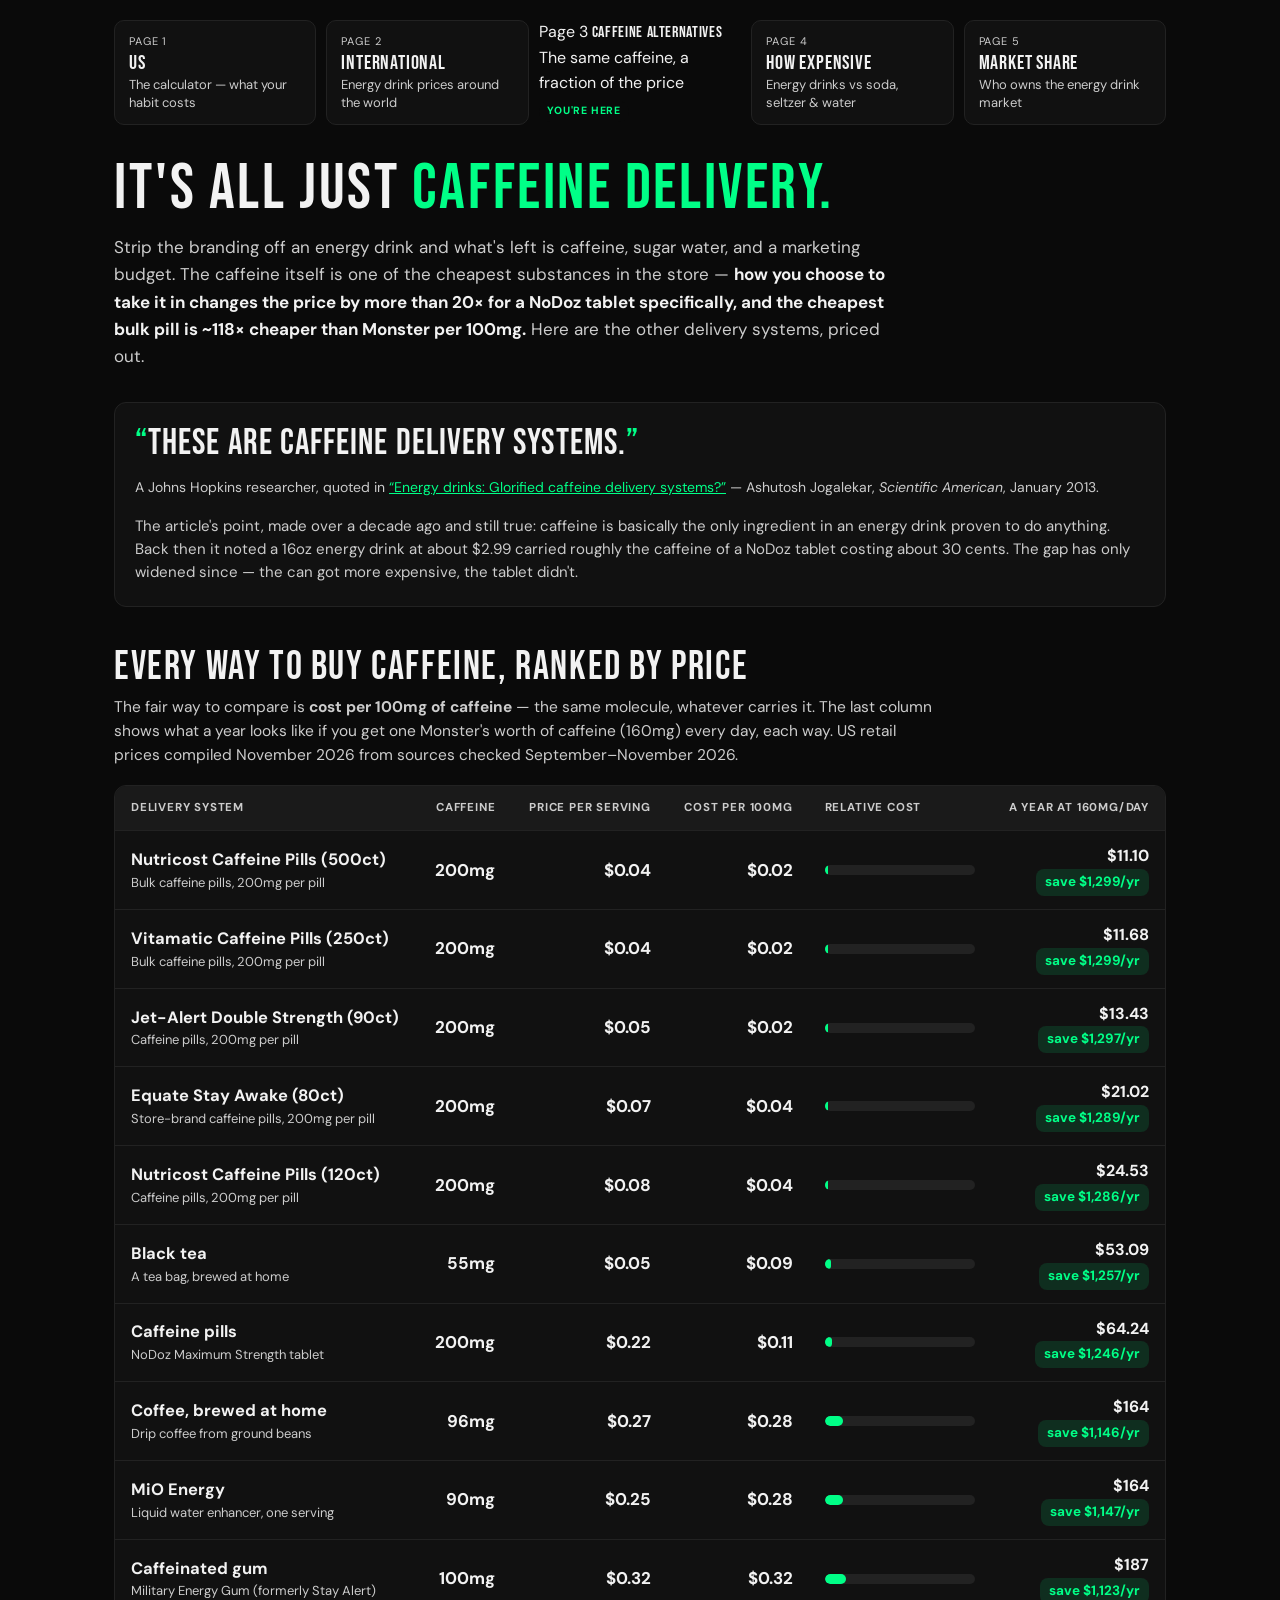
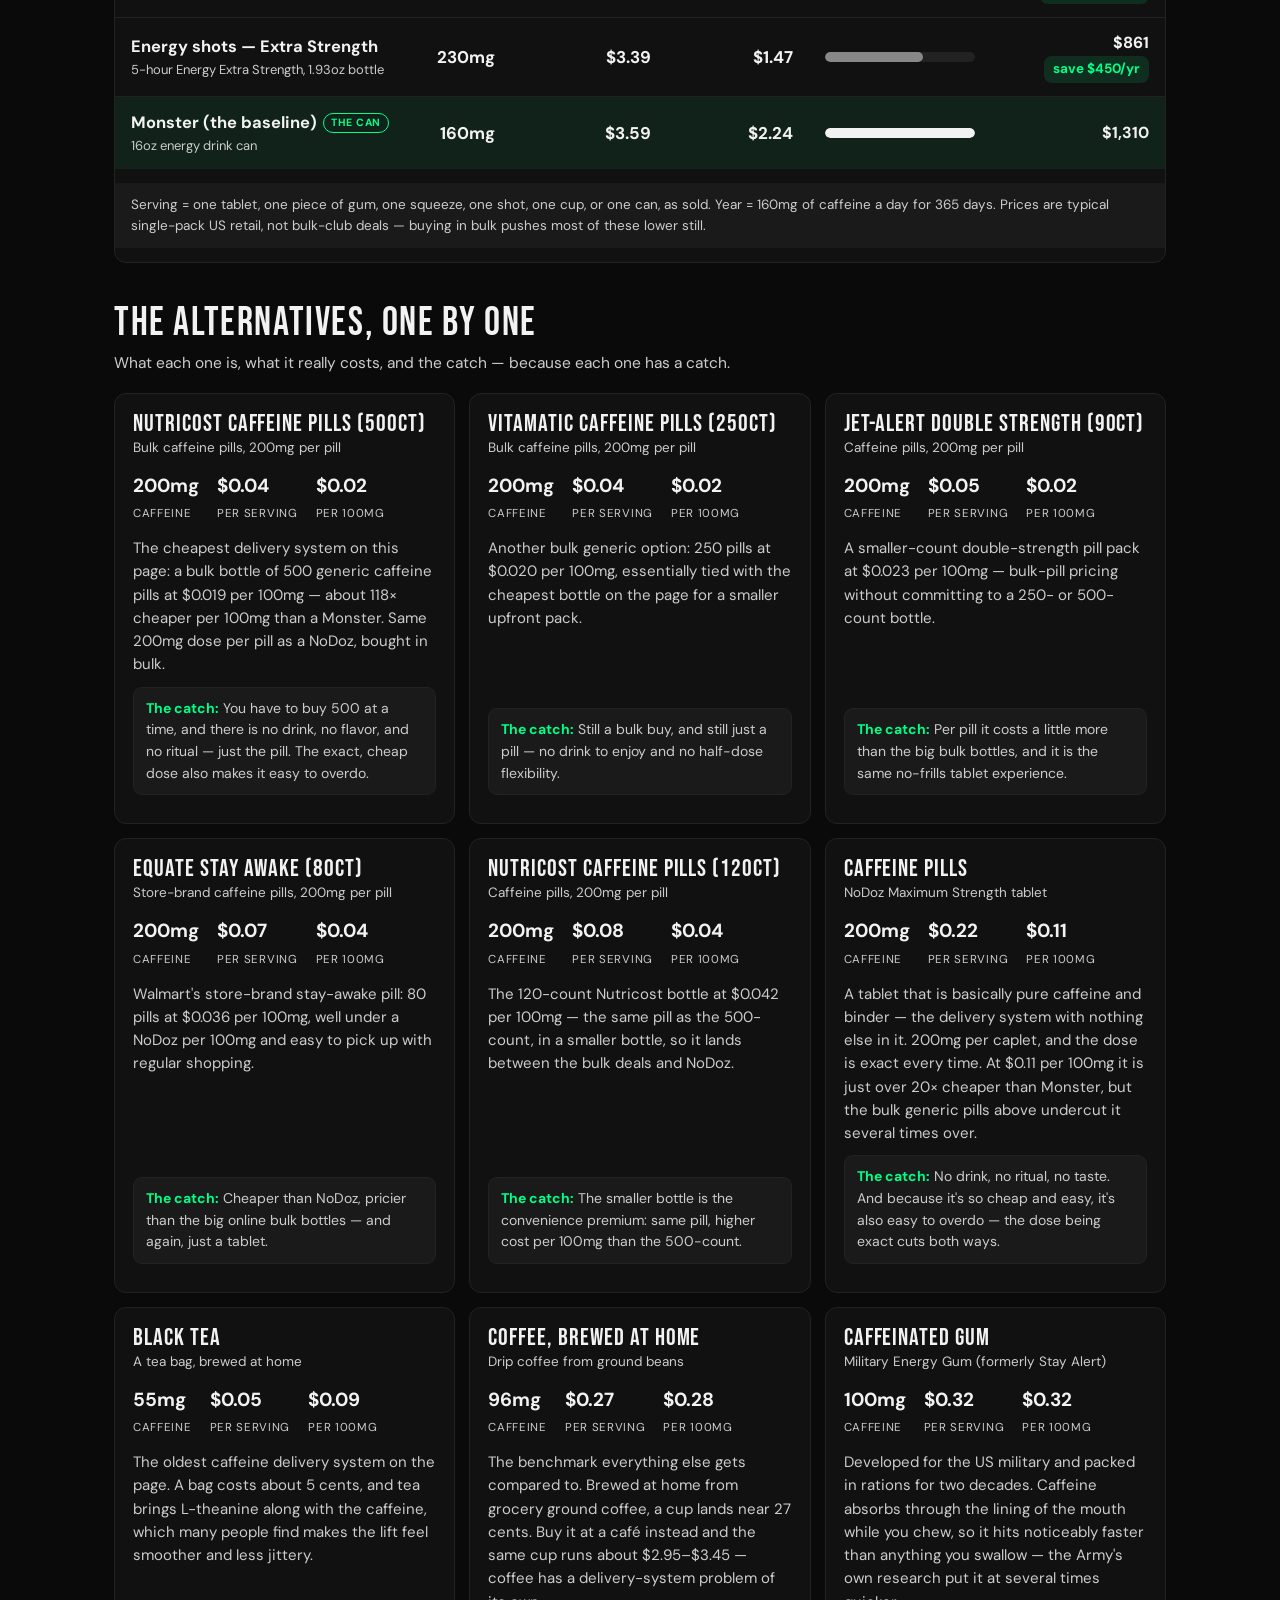
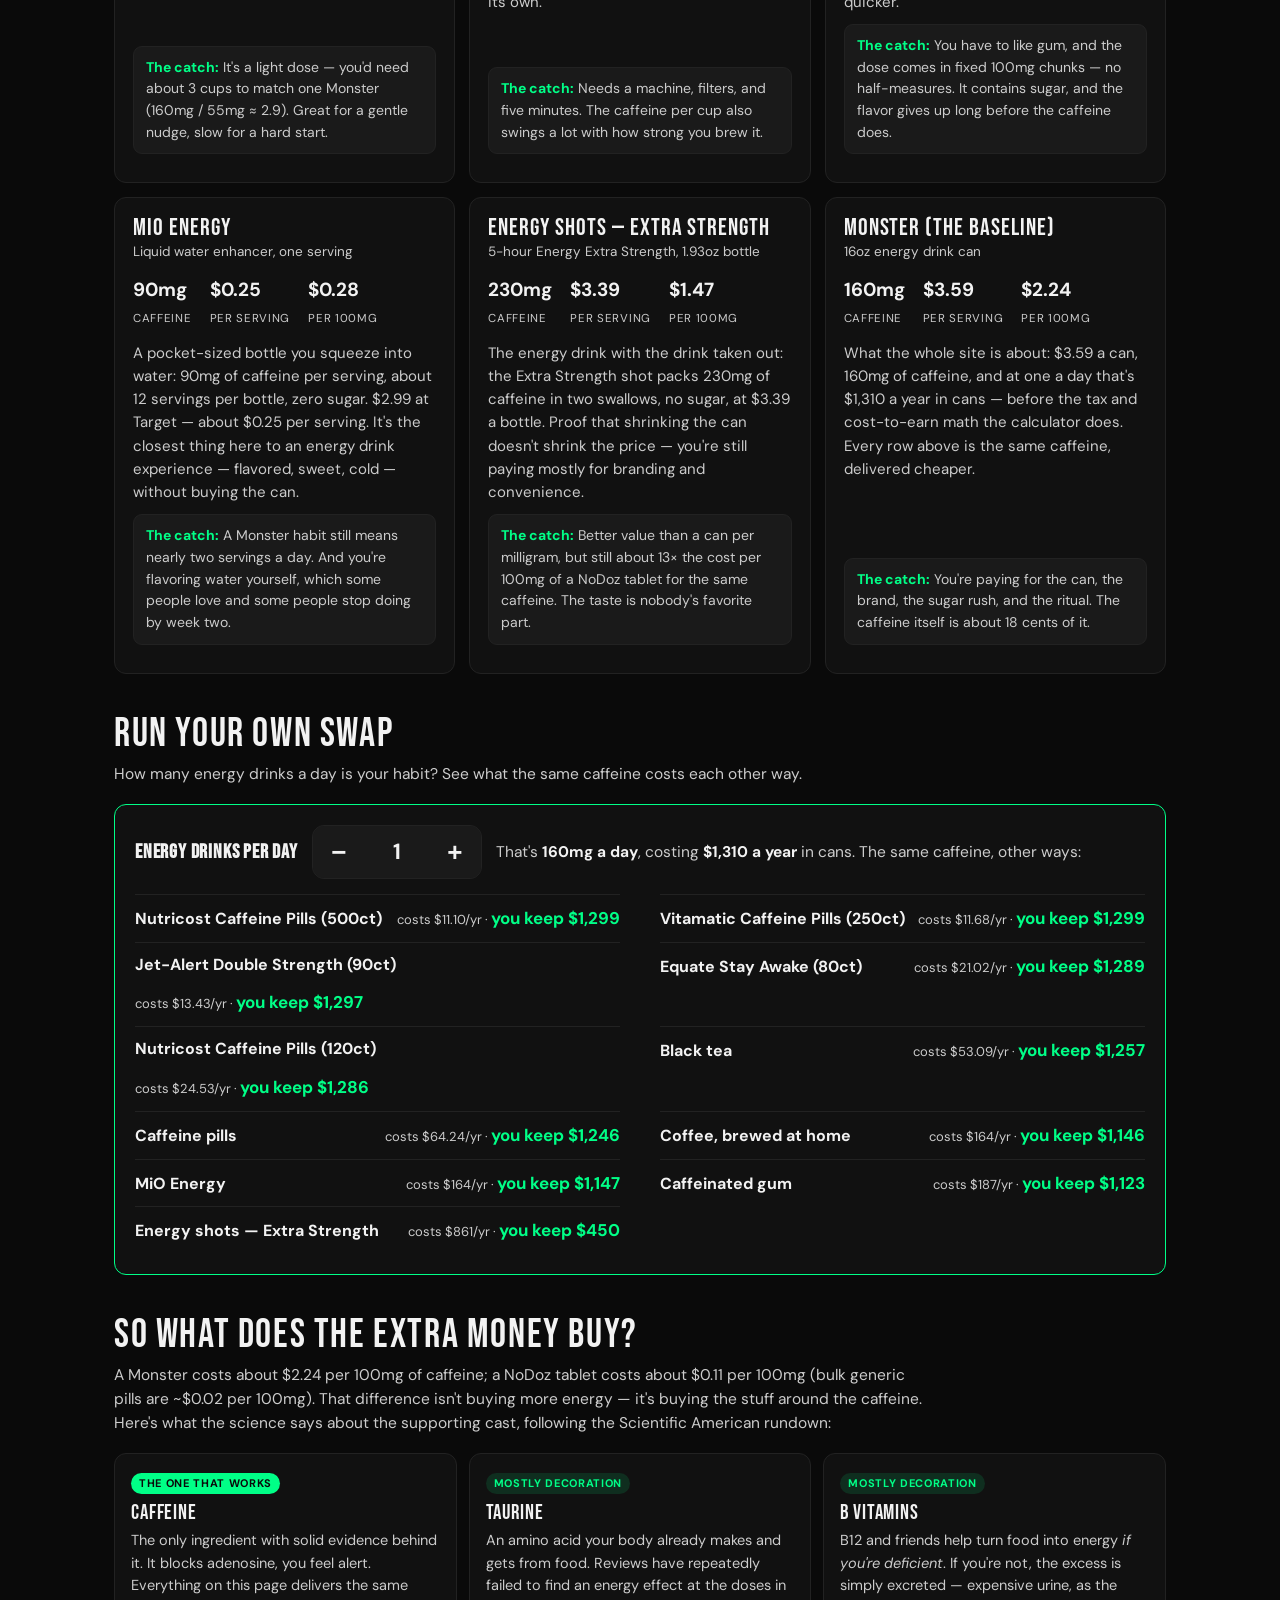
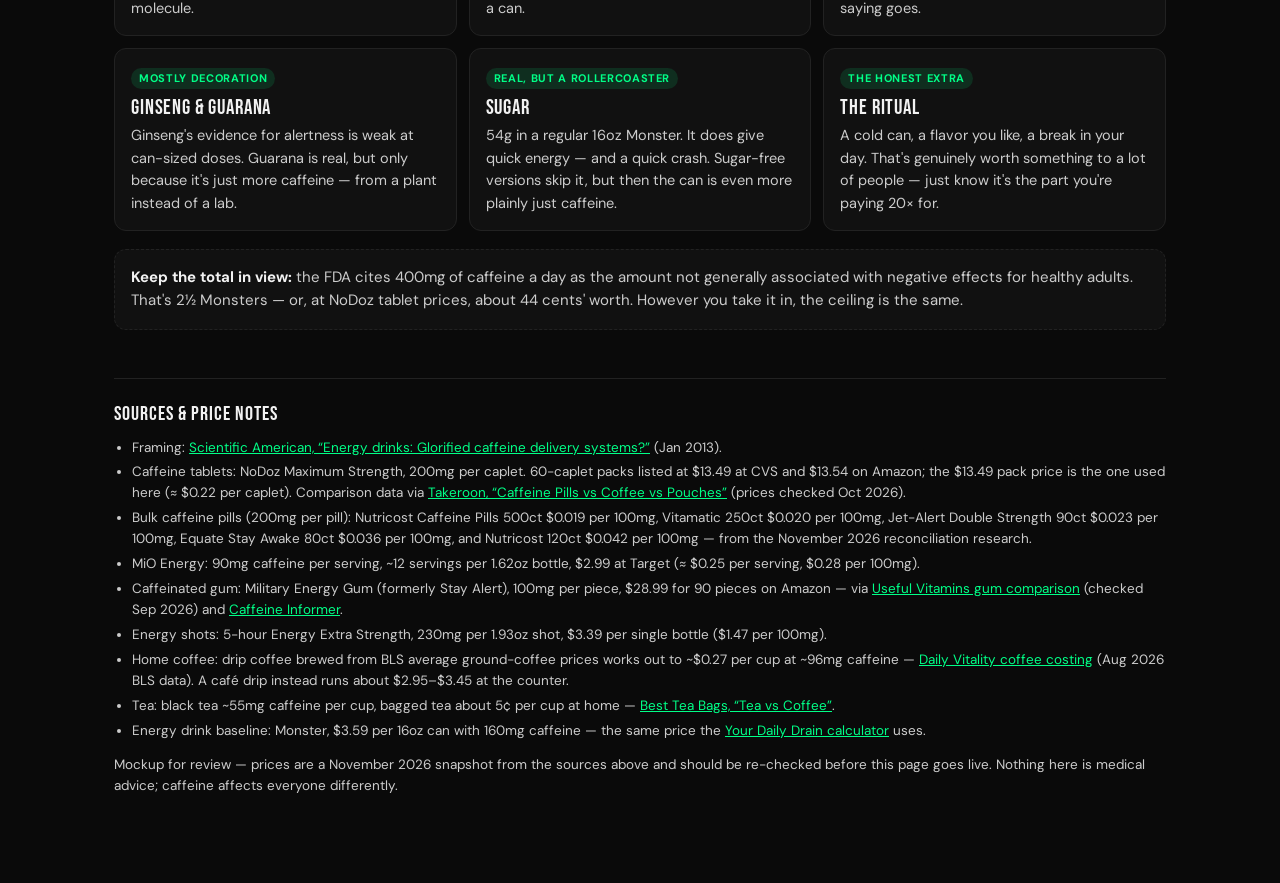
==== caffeine-alternatives.html @ 3b2b4afe "Add International, Caffeine Alternatives, How Expensive, Market Share pages with reconciled prices; " ====
<!doctype html>
<html lang="en">
  <head>
    <meta charset="utf-8" />
    <meta name="viewport" content="width=device-width, initial-scale=1, viewport-fit=cover" />
    <meta name="color-scheme" content="dark" />
    <link rel="icon" href="data:," />
    <title>Caffeine Alternatives — Your Daily Drain</title>
    <link rel="preconnect" href="https://fonts.googleapis.com" />
    <link rel="preconnect" href="https://fonts.gstatic.com" crossorigin />
    <link href="https://fonts.googleapis.com/css2?family=Bebas+Neue&family=DM+Sans:ital,opsz,wght@0,9..40,400;0,9..40,500;0,9..40,700;0,9..40,900;1,9..40,400&display=swap" rel="stylesheet" />
    <style>
      :root {
        color-scheme: dark;
        --bg: #0A0A0A;
        --surface: #111111;
        --surface-2: #1a1a1a;
        --ink: #F2F2F2;
        --ink-soft: #cccccc;
        --line: #222222;
        --accent: #00ff87;
        --accent-ink: #00ff87;
        --save: #00ff87;
        --save-bg: rgba(0,255,135,0.12);
        --gold: #00ff87;
        --bar-track: #222222;
        --quote-bg: #111111;
        --quote-ink: #F2F2F2;
        --shadow: none;
      }
      * { box-sizing: border-box; }
      html { scroll-behavior: smooth; }
      body {
        margin: 0;
        background: var(--bg);
        color: var(--ink);
        font-family: "DM Sans", system-ui, sans-serif;
        font-size: 16px;
        line-height: 1.55;
        -webkit-font-smoothing: antialiased;
      }
      h1, h2, h3, .nav-name {
        font-family: "Bebas Neue", "DM Sans", sans-serif;
        letter-spacing: 0.04em;
        font-weight: 400;
      }
      .wrap { max-width: 1100px; margin: 0 auto; padding: 0 24px 72px; width: 100%; }
      .mono { font-family: "DM Sans", system-ui, sans-serif; }

      /* ---------- Top nav: the five pages ---------- */
      .pagenav {
        display: grid;
        grid-template-columns: repeat(5, 1fr);
        gap: 10px;
        padding: 20px 0 6px;
      }
      .pagenav a {
        display: block;
        text-decoration: none;
        color: var(--ink);
        background: #111111;
        border: 1px solid #222222;
        border-radius: 10px;
        padding: 12px 14px;
        box-shadow: none;
      }
      .pagenav a:hover { border-color: var(--accent); }
      .pagenav a .nav-kicker {
        display: block;
        font-family: "DM Sans", sans-serif;
        font-size: 11px;
        letter-spacing: 0.08em;
        text-transform: uppercase;
        color: var(--ink-soft);
      }
      .pagenav a .nav-name { display: block; font-weight: 400; font-size: 20px; line-height: 1.1; margin-top: 2px; }
      .pagenav a .nav-sub { display: block; font-size: 13px; color: var(--ink-soft); margin-top: 2px; line-height: 1.4; }
      .pagenav a.active {
        border-color: #F2F2F2;
        background: #F2F2F2;
        color: #0A0A0A;
        position: relative;
      }
      .pagenav a.active .nav-kicker,
      .pagenav a.active .nav-sub { color: #333333; }
      .pagenav a.active .nav-name { color: #0A0A0A; }
      .here-badge {
        display: inline-block;
        margin-top: 6px;
        font-family: "DM Sans", sans-serif;
        font-size: 10.5px;
        font-weight: 700;
        letter-spacing: 0.06em;
        text-transform: uppercase;
        color: #00ff87;
        background: #0A0A0A;
        border-radius: 999px;
        padding: 2px 8px;
      }

      /* ---------- Hero ---------- */
      .hero { padding: 28px 0 8px; }
      .hero h1 {
        font-size: clamp(44px, 11vw, 64px);
        line-height: 0.95;
        margin: 0 0 14px;
      }
      .hero h1 .hl { color: var(--accent); }
      .hero p.lede { font-size: 17px; color: var(--ink-soft); margin: 0; line-height: 1.6; max-width: 780px; }
      .hero p.lede strong { color: var(--ink); }

      .quote {
        margin: 24px 0 8px;
        background: var(--quote-bg);
        color: var(--quote-ink);
        border: 1px solid var(--line);
        border-radius: 12px;
        padding: 22px 20px;
      }
      .quote blockquote {
        margin: 0;
        font-family: "Bebas Neue", "DM Sans", sans-serif;
        font-size: clamp(28px, 7vw, 36px);
        line-height: 1.05;
        letter-spacing: 0.03em;
        font-weight: 400;
      }
      .quote blockquote::before { content: "\201C"; color: var(--accent); }
      .quote blockquote::after { content: "\201D"; color: var(--accent); }
      .quote figcaption { margin-top: 14px; font-size: 14px; color: var(--ink-soft); }
      .quote figcaption a { color: var(--accent); }
      .quote p.frame { margin: 16px 0 0; font-size: 15px; color: var(--ink-soft); }

      /* ---------- Sections ---------- */
      section { margin-top: 40px; }
      h2 {
        font-size: clamp(32px, 8vw, 40px);
        line-height: 1;
        margin: 0 0 8px;
      }
      .section-sub { color: var(--ink-soft); margin: 0 0 18px; font-size: 15.5px; max-width: 820px; }

      /* ---------- Comparison table ---------- */
      .table-card {
        background: var(--surface);
        border: 1px solid var(--line);
        border-radius: 12px;
        overflow: hidden;
      }
      table { width: 100%; border-collapse: collapse; }
      th, td { padding: 13px 16px; text-align: left; vertical-align: middle; }
      thead th {
        font-family: "DM Sans", sans-serif;
        font-size: 11.5px;
        letter-spacing: 0.07em;
        text-transform: uppercase;
        color: var(--ink-soft);
        border-bottom: 1px solid var(--line);
        background: var(--surface-2);
      }
      tbody tr { border-bottom: 1px solid var(--line); }
      tbody tr:last-child { border-bottom: none; }
      td.num, th.num { text-align: right; font-variant-numeric: tabular-nums; }
      .prod-name { font-weight: 700; font-size: 16.5px; color: var(--ink); }
      .prod-form { display: block; font-size: 13px; color: var(--ink-soft); font-weight: 400; }
      .big-num { font-family: "DM Sans", sans-serif; font-weight: 700; font-size: 17px; color: var(--ink); }
      .baseline-row { background: rgba(0,255,135,0.07); }
      .baseline-tag {
        display: inline-block; font-family: "DM Sans", sans-serif;
        font-size: 10.5px; font-weight: 700; letter-spacing: 0.05em; text-transform: uppercase;
        color: var(--accent); border: 1px solid var(--accent);
        border-radius: 999px; padding: 1px 7px; margin-left: 6px; vertical-align: 2px;
      }
      .bar-cell { min-width: 120px; }
      .bar-track { background: var(--bar-track); border-radius: 999px; height: 10px; overflow: hidden; }
      .bar-fill { height: 100%; border-radius: 999px; background: var(--accent); }
      .bar-fill.hot { background: #F2F2F2; }
      .bar-fill.mid { background: #888888; }
      .save-pill {
        display: inline-block; background: var(--save-bg); color: var(--save);
        font-family: "DM Sans", sans-serif; font-weight: 700; font-size: 13.5px;
        border-radius: 8px; padding: 3px 9px; white-space: nowrap;
      }
      .table-note { font-size: 13.5px; color: var(--ink-soft); padding: 12px 16px; background: var(--surface-2); }
      /* Desktop: the comparison stays a real, wide table */
      .bar-cell { min-width: 180px; }
      /* Narrow screens: table becomes stacked cards */
      @media (max-width: 720px) {
        thead { display: none; }
        table, tbody, tr, td { display: block; width: 100%; }
        tbody tr { padding: 14px 16px; }
        td { padding: 2px 0; border: none; }
        td.num { text-align: left; }
        td::before {
          content: attr(data-label);
          display: inline-block; min-width: 128px;
          font-family: "DM Sans", sans-serif; font-size: 11px;
          letter-spacing: 0.06em; text-transform: uppercase; color: var(--ink-soft);
        }
        .bar-cell { min-width: 0; padding-top: 8px; }
        .bar-cell::before { display: block; margin-bottom: 5px; }
      }

      /* ---------- Product cards ---------- */
      .cards { display: grid; grid-template-columns: repeat(auto-fill, minmax(300px, 1fr)); gap: 14px; }
      .card {
        background: var(--surface);
        border: 1px solid var(--line);
        border-radius: 12px;
        padding: 18px;
        display: flex; flex-direction: column;
      }
      .card h3 { margin: 0 0 2px; font-size: 24px; line-height: 1; }
      .card .form { color: var(--ink-soft); font-size: 13.5px; margin: 0 0 12px; }
      .card .stats { display: flex; gap: 18px; margin-bottom: 12px; flex-wrap: wrap; }
      .card .stat .v { font-family: "DM Sans", sans-serif; font-weight: 700; font-size: 19px; display: block; color: var(--ink); }
      .card .stat .k { font-size: 11.5px; text-transform: uppercase; letter-spacing: 0.06em; color: var(--ink-soft); font-family: "DM Sans", sans-serif; }
      .card p { margin: 0 0 10px; font-size: 15px; color: var(--ink-soft); }
      .card p strong, .card .catch { color: var(--ink); }
      .card .catch { margin-top: auto; font-size: 14px; background: var(--surface-2); border: 1px solid var(--line); border-radius: 9px; padding: 10px 12px; color: var(--ink-soft); }
      .card .catch strong { color: var(--accent); }

      /* ---------- Calculator ---------- */
      .calc {
        background: var(--surface);
        border: 1px solid var(--accent);
        border-radius: 12px;
        padding: 20px;
      }
      .calc-controls { display: flex; align-items: center; gap: 14px; flex-wrap: wrap; margin-bottom: 6px; }
      .stepper { display: flex; align-items: center; gap: 0; border: 1px solid var(--line); border-radius: 12px; overflow: hidden; background: var(--surface-2); }
      .stepper button {
        width: 52px; height: 52px; font-size: 26px; font-weight: 700;
        background: var(--surface-2); border: none; color: var(--ink); cursor: pointer;
      }
      .stepper button:disabled { opacity: 0.35; cursor: default; }
      .stepper .val {
        min-width: 64px; text-align: center;
        font-family: "DM Sans", sans-serif; font-weight: 700; font-size: 22px; color: var(--ink);
      }
      .calc label { font-weight: 700; font-size: 16px; font-family: "Bebas Neue", sans-serif; letter-spacing: 0.04em; font-size: 20px; }
      .calc .now { font-size: 15.5px; color: var(--ink-soft); }
      .calc .now strong { color: var(--ink); font-family: "DM Sans", sans-serif; }
      .swap-list { list-style: none; margin: 14px 0 0; padding: 0; }
      @media (min-width: 900px) {
        .swap-list { display: grid; grid-template-columns: 1fr 1fr; column-gap: 40px; }
        .swap-list li { border-top: 1px solid var(--line); }
      }
      .swap-list li {
        display: flex; justify-content: space-between; align-items: baseline; gap: 12px;
        padding: 10px 0; border-top: 1px solid var(--line); flex-wrap: wrap;
      }
      .swap-list .who { font-weight: 700; color: var(--ink); }
      .swap-list .amt { font-family: "DM Sans", sans-serif; font-weight: 700; color: var(--save); font-size: 17px; white-space: nowrap; }
      .swap-list .per { font-size: 13px; color: var(--ink-soft); font-family: "DM Sans", sans-serif; }

      /* ---------- In the can ---------- */
      .can-grid { display: grid; grid-template-columns: 1fr; gap: 12px; }
      @media (min-width: 600px) { .can-grid { grid-template-columns: 1fr 1fr; } }
      @media (min-width: 900px) { .can-grid { grid-template-columns: 1fr 1fr 1fr; } }
      .can-item { background: var(--surface); border: 1px solid var(--line); border-radius: 12px; padding: 16px; }
      .can-item h3 { margin: 0 0 6px; font-size: 21px; line-height: 1; }
      .can-item p { margin: 0; font-size: 14.5px; color: var(--ink-soft); }
      .verdict {
        display: inline-block; margin-bottom: 8px;
        font-family: "DM Sans", sans-serif; font-size: 11px; font-weight: 700;
        letter-spacing: 0.06em; text-transform: uppercase;
        padding: 2px 8px; border-radius: 999px;
        background: var(--save-bg); color: var(--save);
      }
      .verdict.works { background: var(--accent); color: #0A0A0A; }

      .fda-note {
        margin-top: 18px; border: 1px dashed var(--line); border-radius: 12px;
        padding: 16px; font-size: 15px; color: var(--ink-soft); background: var(--surface);
      }
      .fda-note strong { color: var(--ink); }

      footer { margin-top: 48px; border-top: 1px solid var(--line); padding-top: 20px; font-size: 13.5px; color: var(--ink-soft); }
      footer h3 { font-size: 20px; color: var(--ink); margin: 0 0 8px; letter-spacing: 0.05em; text-transform: uppercase; }
      footer ul { margin: 0 0 14px; padding-left: 18px; }
      footer li { margin-bottom: 4px; }
      a { color: var(--accent); }
      @media (prefers-reduced-motion: reduce) { html { scroll-behavior: auto; } }
      /* Narrow screens: nav tiles fall back to two columns */
      @media (max-width: 760px) {
        .pagenav { grid-template-columns: 1fr 1fr; }
        .pagenav a:last-child { grid-column: span 2; }
      }
    </style>
  </head>
  <body>
    <div class="wrap">

      <!-- Five-page navigation -->
      <nav class="pagenav" aria-label="Your Daily Drain pages">
        <a href="index.html">
          <span class="nav-kicker">Page 1</span>
          <span class="nav-name">US</span>
          <span class="nav-sub">The calculator — what your habit costs</span>
        </a>
        <a href="world-prices.html">
          <span class="nav-kicker">Page 2</span>
          <span class="nav-name">International</span>
          <span class="nav-sub">Energy drink prices around the world</span>
        </a>
        <div class="active" aria-current="page">
          <span class="nav-kicker">Page 3</span>
          <span class="nav-name">Caffeine Alternatives</span>
          <span class="nav-sub">The same caffeine, a fraction of the price</span>
          <span class="here-badge">You're here</span>
        </div>
        <a href="how-expensive.html">
          <span class="nav-kicker">Page 4</span>
          <span class="nav-name">How Expensive</span>
          <span class="nav-sub">Energy drinks vs soda, seltzer &amp; water</span>
        </a>
        <a href="market-share.html">
          <span class="nav-kicker">Page 5</span>
          <span class="nav-name">Market Share</span>
          <span class="nav-sub">Who owns the energy drink market</span>
        </a>
      </nav>

      <header class="hero">
        <h1>It's all just <span class="hl">caffeine delivery.</span></h1>
        <p class="lede">
          Strip the branding off an energy drink and what's left is caffeine, sugar water, and a
          marketing budget. The caffeine itself is one of the cheapest substances in the store —
          <strong>how you choose to take it in changes the price by more than 20× for a NoDoz tablet specifically,
          and the cheapest bulk pill is ~118× cheaper than Monster per 100mg.</strong>
          Here are the other delivery systems, priced out.
        </p>
      </header>

      <figure class="quote">
        <blockquote>These are caffeine delivery systems.</blockquote>
        <figcaption>
          A Johns Hopkins researcher, quoted in
          <a href="https://www.scientificamerican.com/blog/the-curious-wavefunction/energy-drinks-glorified-caffeine-delivery-systems/">“Energy drinks: Glorified caffeine delivery systems?”</a>
          — Ashutosh Jogalekar, <em>Scientific American</em>, January 2013.
        </figcaption>
        <p class="frame">
          The article's point, made over a decade ago and still true: caffeine is basically the only
          ingredient in an energy drink proven to do anything. Back then it noted a 16oz energy drink
          at about $2.99 carried roughly the caffeine of a NoDoz tablet costing about 30 cents.
          The gap has only widened since — the can got more expensive, the tablet didn't.
        </p>
      </figure>

      <!-- Comparison table -->
      <section aria-labelledby="table-h">
        <h2 id="table-h">Every way to buy caffeine, ranked by price</h2>
        <p class="section-sub">
          The fair way to compare is <strong>cost per 100mg of caffeine</strong> — the same molecule,
          whatever carries it. The last column shows what a year looks like if you get one Monster's
          worth of caffeine (160mg) every day, each way. US retail prices compiled November 2026 from sources checked September–November 2026.
        </p>
        <div class="table-card">
          <table>
            <thead>
              <tr>
                <th>Delivery system</th>
                <th class="num">Caffeine</th>
                <th class="num">Price per serving</th>
                <th class="num">Cost per 100mg</th>
                <th>Relative cost</th>
                <th class="num">A year at 160mg/day</th>
              </tr>
            </thead>
            <tbody id="rank-body"></tbody>
          </table>
          <p class="table-note">
            Serving = one tablet, one piece of gum, one squeeze, one shot, one cup, or one can, as sold.
            Year = 160mg of caffeine a day for 365 days. Prices are typical single-pack US retail, not
            bulk-club deals — buying in bulk pushes most of these lower still.
          </p>
        </div>
      </section>

      <!-- Product cards -->
      <section aria-labelledby="cards-h">
        <h2 id="cards-h">The alternatives, one by one</h2>
        <p class="section-sub">What each one is, what it really costs, and the catch — because each one has a catch.</p>
        <div class="cards" id="cards"></div>
      </section>

      <!-- Calculator -->
      <section aria-labelledby="calc-h">
        <h2 id="calc-h">Run your own swap</h2>
        <p class="section-sub">How many energy drinks a day is your habit? See what the same caffeine costs each other way.</p>
        <div class="calc">
          <div class="calc-controls">
            <label for="cans-val">Energy drinks per day</label>
            <div class="stepper" role="group" aria-label="Energy drinks per day">
              <button type="button" id="minus" aria-label="One fewer per day">−</button>
              <span class="val" id="cans-val">1</span>
              <button type="button" id="plus" aria-label="One more per day">+</button>
            </div>
            <p class="now" id="now-line"></p>
          </div>
          <ul class="swap-list" id="swap-list"></ul>
        </div>
      </section>

      <!-- What's in the can -->
      <section aria-labelledby="can-h">
        <h2 id="can-h">So what does the extra money buy?</h2>
        <p class="section-sub">
          A Monster costs about $2.24 per 100mg of caffeine; a NoDoz tablet costs about $0.11 per 100mg (bulk generic pills are ~$0.02 per 100mg).
          That difference isn't buying more energy — it's buying the stuff around the caffeine.
          Here's what the science says about the supporting cast, following the Scientific American rundown:
        </p>
        <div class="can-grid">
          <div class="can-item">
            <span class="verdict works">The one that works</span>
            <h3>Caffeine</h3>
            <p>The only ingredient with solid evidence behind it. It blocks adenosine, you feel alert. Everything on this page delivers the same molecule.</p>
          </div>
          <div class="can-item">
            <span class="verdict">Mostly decoration</span>
            <h3>Taurine</h3>
            <p>An amino acid your body already makes and gets from food. Reviews have repeatedly failed to find an energy effect at the doses in a can.</p>
          </div>
          <div class="can-item">
            <span class="verdict">Mostly decoration</span>
            <h3>B vitamins</h3>
            <p>B12 and friends help turn food into energy <em>if you're deficient</em>. If you're not, the excess is simply excreted — expensive urine, as the saying goes.</p>
          </div>
          <div class="can-item">
            <span class="verdict">Mostly decoration</span>
            <h3>Ginseng &amp; guarana</h3>
            <p>Ginseng's evidence for alertness is weak at can-sized doses. Guarana is real, but only because it's just more caffeine — from a plant instead of a lab.</p>
          </div>
          <div class="can-item">
            <span class="verdict">Real, but a rollercoaster</span>
            <h3>Sugar</h3>
            <p>54g in a regular 16oz Monster. It does give quick energy — and a quick crash. Sugar-free versions skip it, but then the can is even more plainly just caffeine.</p>
          </div>
          <div class="can-item">
            <span class="verdict">The honest extra</span>
            <h3>The ritual</h3>
            <p>A cold can, a flavor you like, a break in your day. That's genuinely worth something to a lot of people — just know it's the part you're paying 20× for.</p>
          </div>
        </div>
        <p class="fda-note">
          <strong>Keep the total in view:</strong> the FDA cites 400mg of caffeine a day as the amount
          not generally associated with negative effects for healthy adults. That's 2½ Monsters —
          or, at NoDoz tablet prices, about 44 cents' worth. However you take it in, the ceiling is the same.
        </p>
      </section>

      <footer>
        <h3>Sources &amp; price notes</h3>
        <ul>
          <li>Framing: <a href="https://www.scientificamerican.com/blog/the-curious-wavefunction/energy-drinks-glorified-caffeine-delivery-systems/">Scientific American, “Energy drinks: Glorified caffeine delivery systems?”</a> (Jan 2013).</li>
          <li>Caffeine tablets: NoDoz Maximum Strength, 200mg per caplet. 60-caplet packs listed at $13.49 at CVS and $13.54 on Amazon; the $13.49 pack price is the one used here (≈ $0.22 per caplet). Comparison data via <a href="https://www.takeroon.com/blog/caffeine-pills-vs-coffee-vs-pouches">Takeroon, “Caffeine Pills vs Coffee vs Pouches”</a> (prices checked Oct 2026).</li>
          <li>Bulk caffeine pills (200mg per pill): Nutricost Caffeine Pills 500ct $0.019 per 100mg, Vitamatic 250ct $0.020 per 100mg, Jet-Alert Double Strength 90ct $0.023 per 100mg, Equate Stay Awake 80ct $0.036 per 100mg, and Nutricost 120ct $0.042 per 100mg — from the November 2026 reconciliation research.</li>
          <li>MiO Energy: 90mg caffeine per serving, ~12 servings per 1.62oz bottle, $2.99 at Target (≈ $0.25 per serving, $0.28 per 100mg).</li>
          <li>Caffeinated gum: Military Energy Gum (formerly Stay Alert), 100mg per piece, $28.99 for 90 pieces on Amazon — via <a href="https://usefulvitamins.com/best-caffeine-gum/">Useful Vitamins gum comparison</a> (checked Sep 2026) and <a href="https://www.caffeineinformer.com/caffeine-content/stay-alert-us-army">Caffeine Informer</a>.</li>
          <li>Energy shots: 5-hour Energy Extra Strength, 230mg per 1.93oz shot, $3.39 per single bottle ($1.47 per 100mg).</li>
          <li>Home coffee: drip coffee brewed from BLS average ground-coffee prices works out to ~$0.27 per cup at ~96mg caffeine — <a href="https://www.dailyvitality.com/a/ground-instant-or-bottled-coffee-costed-per-cup-and-per-100-mg-of-caffeine-1980-to-2026">Daily Vitality coffee costing</a> (Aug 2026 BLS data). A café drip instead runs about $2.95–$3.45 at the counter.</li>
          <li>Tea: black tea ~55mg caffeine per cup, bagged tea about 5¢ per cup at home — <a href="https://bestteabags.com/journal/tea-vs-coffee">Best Tea Bags, “Tea vs Coffee”</a>.</li>
          <li>Energy drink baseline: Monster, $3.59 per 16oz can with 160mg caffeine — the same price the <a href="index.html">Your Daily Drain calculator</a> uses.</li>
        </ul>
        <p>
          Mockup for review — prices are a November 2026 snapshot from the sources above and should be
          re-checked before this page goes live. Nothing here is medical advice; caffeine affects
          everyone differently.
        </p>
      </footer>

    </div>

    <script>
      // One row per delivery system. per100 = USD per 100mg of caffeine.
      var SYSTEMS = [
        {
          id: "nutricost500", name: "Nutricost Caffeine Pills (500ct)", form: "Bulk caffeine pills, 200mg per pill",
          caffeine: 200, servingPrice: 0.038, per100: 0.019,
          what: "The cheapest delivery system on this page: a bulk bottle of 500 generic caffeine pills at $0.019 per 100mg — about 118× cheaper per 100mg than a Monster. Same 200mg dose per pill as a NoDoz, bought in bulk.",
          catch: "You have to buy 500 at a time, and there is no drink, no flavor, and no ritual — just the pill. The exact, cheap dose also makes it easy to overdo."
        },
        {
          id: "vitamatic", name: "Vitamatic Caffeine Pills (250ct)", form: "Bulk caffeine pills, 200mg per pill",
          caffeine: 200, servingPrice: 0.04, per100: 0.02,
          what: "Another bulk generic option: 250 pills at $0.020 per 100mg, essentially tied with the cheapest bottle on the page for a smaller upfront pack.",
          catch: "Still a bulk buy, and still just a pill — no drink to enjoy and no half-dose flexibility."
        },
        {
          id: "jetalert", name: "Jet-Alert Double Strength (90ct)", form: "Caffeine pills, 200mg per pill",
          caffeine: 200, servingPrice: 0.046, per100: 0.023,
          what: "A smaller-count double-strength pill pack at $0.023 per 100mg — bulk-pill pricing without committing to a 250- or 500-count bottle.",
          catch: "Per pill it costs a little more than the big bulk bottles, and it is the same no-frills tablet experience."
        },
        {
          id: "equate", name: "Equate Stay Awake (80ct)", form: "Store-brand caffeine pills, 200mg per pill",
          caffeine: 200, servingPrice: 0.072, per100: 0.036,
          what: "Walmart's store-brand stay-awake pill: 80 pills at $0.036 per 100mg, well under a NoDoz per 100mg and easy to pick up with regular shopping.",
          catch: "Cheaper than NoDoz, pricier than the big online bulk bottles — and again, just a tablet."
        },
        {
          id: "nutricost120", name: "Nutricost Caffeine Pills (120ct)", form: "Caffeine pills, 200mg per pill",
          caffeine: 200, servingPrice: 0.084, per100: 0.042,
          what: "The 120-count Nutricost bottle at $0.042 per 100mg — the same pill as the 500-count, in a smaller bottle, so it lands between the bulk deals and NoDoz.",
          catch: "The smaller bottle is the convenience premium: same pill, higher cost per 100mg than the 500-count."
        },
        {
          id: "nodoz", name: "Caffeine pills", form: "NoDoz Maximum Strength tablet",
          caffeine: 200, servingPrice: 0.22, per100: 0.11,
          what: "A tablet that is basically pure caffeine and binder — the delivery system with nothing else in it. 200mg per caplet, and the dose is exact every time. At $0.11 per 100mg it is just over 20× cheaper than Monster, but the bulk generic pills above undercut it several times over.",
          catch: "No drink, no ritual, no taste. And because it's so cheap and easy, it's also easy to overdo — the dose being exact cuts both ways."
        },
        {
          id: "tea", name: "Black tea", form: "A tea bag, brewed at home",
          caffeine: 55, servingPrice: 0.05, per100: 0.09,
          what: "The oldest caffeine delivery system on the page. A bag costs about 5 cents, and tea brings L-theanine along with the caffeine, which many people find makes the lift feel smoother and less jittery.",
          catch: "It's a light dose — you'd need about 3 cups to match one Monster (160mg / 55mg ≈ 2.9). Great for a gentle nudge, slow for a hard start."
        },
        {
          id: "coffee", name: "Coffee, brewed at home", form: "Drip coffee from ground beans",
          caffeine: 96, servingPrice: 0.27, per100: 0.28,
          what: "The benchmark everything else gets compared to. Brewed at home from grocery ground coffee, a cup lands near 27 cents. Buy it at a café instead and the same cup runs about $2.95–$3.45 — coffee has a delivery-system problem of its own.",
          catch: "Needs a machine, filters, and five minutes. The caffeine per cup also swings a lot with how strong you brew it."
        },
        {
          id: "gum", name: "Caffeinated gum", form: "Military Energy Gum (formerly Stay Alert)",
          caffeine: 100, servingPrice: 0.32, per100: 0.32,
          what: "Developed for the US military and packed in rations for two decades. Caffeine absorbs through the lining of the mouth while you chew, so it hits noticeably faster than anything you swallow — the Army's own research put it at several times quicker.",
          catch: "You have to like gum, and the dose comes in fixed 100mg chunks — no half-measures. It contains sugar, and the flavor gives up long before the caffeine does."
        },
        {
          id: "mio", name: "MiO Energy", form: "Liquid water enhancer, one serving",
          caffeine: 90, servingPrice: 0.252, per100: 0.28,
          what: "A pocket-sized bottle you squeeze into water: 90mg of caffeine per serving, about 12 servings per bottle, zero sugar. $2.99 at Target — about $0.25 per serving. It's the closest thing here to an energy drink experience — flavored, sweet, cold — without buying the can.",
          catch: "A Monster habit still means nearly two servings a day. And you're flavoring water yourself, which some people love and some people stop doing by week two."
        },
        {
          id: "shot", name: "Energy shots — Extra Strength", form: "5-hour Energy Extra Strength, 1.93oz bottle",
          caffeine: 230, servingPrice: 3.39, per100: 1.47,
          what: "The energy drink with the drink taken out: the Extra Strength shot packs 230mg of caffeine in two swallows, no sugar, at $3.39 a bottle. Proof that shrinking the can doesn't shrink the price — you're still paying mostly for branding and convenience.",
          catch: "Better value than a can per milligram, but still about 13× the cost per 100mg of a NoDoz tablet for the same caffeine. The taste is nobody's favorite part."
        },
        {
          id: "monster", name: "Monster (the baseline)", form: "16oz energy drink can",
          caffeine: 160, servingPrice: 3.59, per100: 2.24, baseline: true,
          what: "What the whole site is about: $3.59 a can, 160mg of caffeine, and at one a day that's $1,310 a year in cans — before the tax and cost-to-earn math the calculator does. Every row above is the same caffeine, delivered cheaper.",
          catch: "You're paying for the can, the brand, the sugar rush, and the ritual. The caffeine itself is about 18 cents of it."
        }
      ];

      var MG_PER_DAY = 160; // one Monster's worth
      // Year cost derived from the serving price and dose, so the table,
      // cards and calculator always agree to the cent.
      function yearCost(s) { return (s.servingPrice / s.caffeine) * MG_PER_DAY * 365; }
      function money(n) {
        if (n >= 100) return "$" + Math.round(n).toLocaleString("en-US");
        return "$" + n.toFixed(2);
      }
      function moneyExact(n) { return "$" + n.toFixed(2); }

      // ---- Ranked table ----
      var maxPer100 = Math.max.apply(null, SYSTEMS.map(function (s) { return s.per100; }));
      var monster = SYSTEMS.filter(function (s) { return s.baseline; })[0];
      var monsterYear = yearCost(monster);
      var tbody = document.getElementById("rank-body");
      SYSTEMS.slice().sort(function (a, b) { return a.per100 - b.per100; }).forEach(function (s) {
        var yr = yearCost(s);
        var pct = Math.max(2.5, (s.per100 / maxPer100) * 100);
        var barClass = s.baseline ? "bar-fill hot" : (s.per100 > 1 ? "bar-fill mid" : "bar-fill");
        var yearCell = s.baseline
          ? "<strong>" + money(yr) + "</strong>"
          : "<strong>" + money(yr) + "</strong><br><span class=\"save-pill\">save " + money(monsterYear - yr) + "/yr</span>";
        var tr = document.createElement("tr");
        if (s.baseline) tr.className = "baseline-row";
        tr.innerHTML =
          "<td><span class=\"prod-name\">" + s.name + (s.baseline ? "<span class=\"baseline-tag\">The can</span>" : "") + "</span>" +
          "<span class=\"prod-form\">" + s.form + "</span></td>" +
          "<td class=\"num\" data-label=\"Caffeine\"><span class=\"big-num\">" + s.caffeine + "mg</span></td>" +
          "<td class=\"num\" data-label=\"Per serving\"><span class=\"big-num\">" + moneyExact(s.servingPrice) + "</span></td>" +
          "<td class=\"num\" data-label=\"Per 100mg\"><span class=\"big-num\">" + moneyExact(s.per100) + "</span></td>" +
          "<td class=\"bar-cell\" data-label=\"Relative cost\"><div class=\"bar-track\"><div class=\"" + barClass + "\" style=\"width:" + pct + "%\"></div></div></td>" +
          "<td class=\"num\" data-label=\"Year at 160mg/day\">" + yearCell + "</td>";
        tbody.appendChild(tr);
      });

      // ---- Product cards ----
      var cardsEl = document.getElementById("cards");
      SYSTEMS.forEach(function (s) {
        var card = document.createElement("article");
        card.className = "card";
        card.innerHTML =
          "<h3>" + s.name + "</h3>" +
          "<p class=\"form\">" + s.form + "</p>" +
          "<div class=\"stats\">" +
            "<div class=\"stat\"><span class=\"v\">" + s.caffeine + "mg</span><span class=\"k\">Caffeine</span></div>" +
            "<div class=\"stat\"><span class=\"v\">" + moneyExact(s.servingPrice) + "</span><span class=\"k\">Per serving</span></div>" +
            "<div class=\"stat\"><span class=\"v\">" + moneyExact(s.per100) + "</span><span class=\"k\">Per 100mg</span></div>" +
          "</div>" +
          "<p>" + s.what + "</p>" +
          "<p class=\"catch\"><strong>The catch:</strong> " + s.catch + "</p>";
        cardsEl.appendChild(card);
      });

      // ---- Swap calculator ----
      var cans = 1;
      var cansVal = document.getElementById("cans-val");
      var nowLine = document.getElementById("now-line");
      var swapList = document.getElementById("swap-list");
      var minusBtn = document.getElementById("minus");
      var plusBtn = document.getElementById("plus");

      function renderCalc() {
        cansVal.textContent = cans;
        minusBtn.disabled = cans <= 0;
        var monsterYr = 3.59 * cans * 365;
        var mgDay = 160 * cans;
        if (cans === 0) {
          nowLine.innerHTML = "No cans, no drain — <strong>$0 a year</strong>. Every alternative below is also $0. This is the cheapest delivery system there is.";
        } else {
          nowLine.innerHTML = "That's <strong>" + mgDay + "mg a day</strong>, costing <strong>" +
            money(monsterYr) + " a year</strong> in cans. The same caffeine, other ways:";
        }
        swapList.innerHTML = "";
        SYSTEMS.filter(function (s) { return !s.baseline; })
          .sort(function (a, b) { return a.per100 - b.per100; })
          .forEach(function (s) {
            var altYr = (s.servingPrice / s.caffeine) * mgDay * 365;
            var li = document.createElement("li");
            li.innerHTML =
              "<span class=\"who\">" + s.name + "</span>" +
              "<span><span class=\"per\">costs " + money(altYr) + "/yr · </span>" +
              "<span class=\"amt\">you keep " + money(monsterYr - altYr) + "</span></span>";
            swapList.appendChild(li);
          });
      }
      minusBtn.addEventListener("click", function () { if (cans > 0) { cans--; renderCalc(); } });
      plusBtn.addEventListener("click", function () { if (cans < 6) { cans++; renderCalc(); } });
      renderCalc();
    </script>
  </body>
</html>
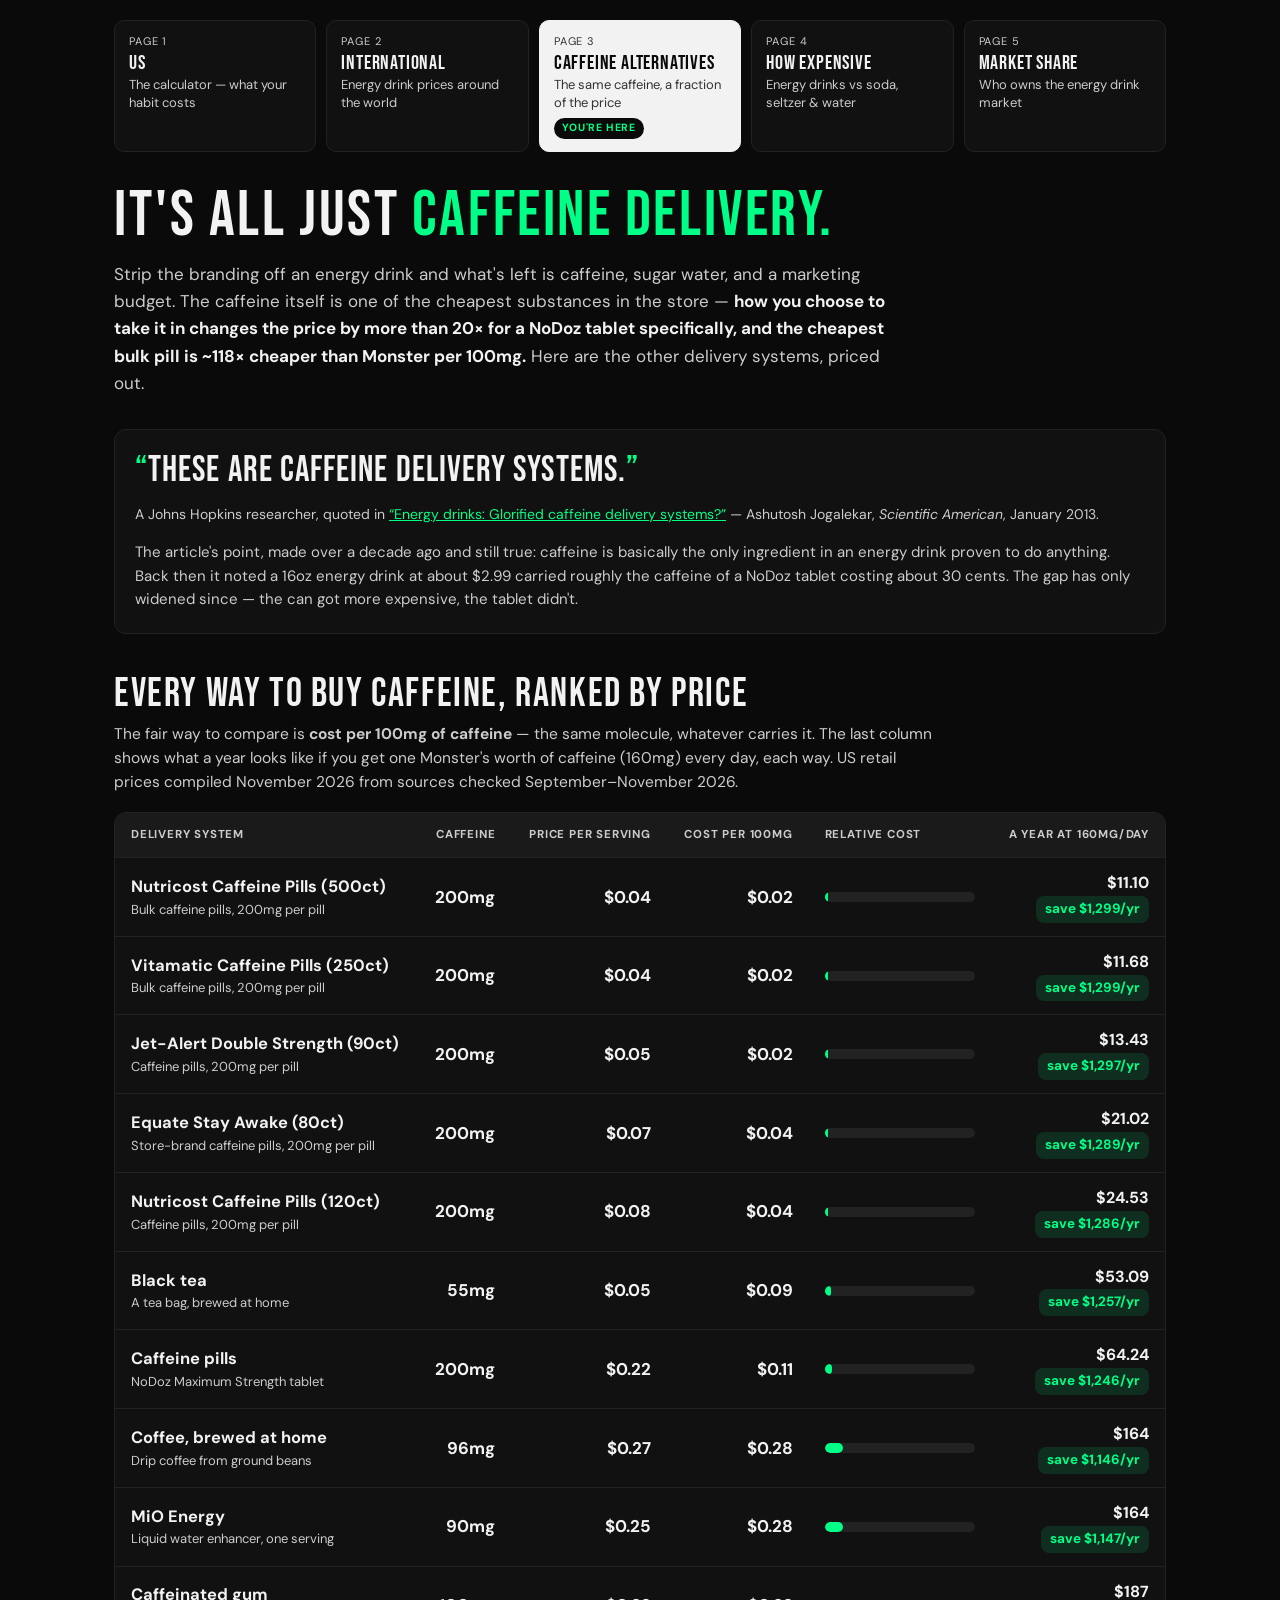
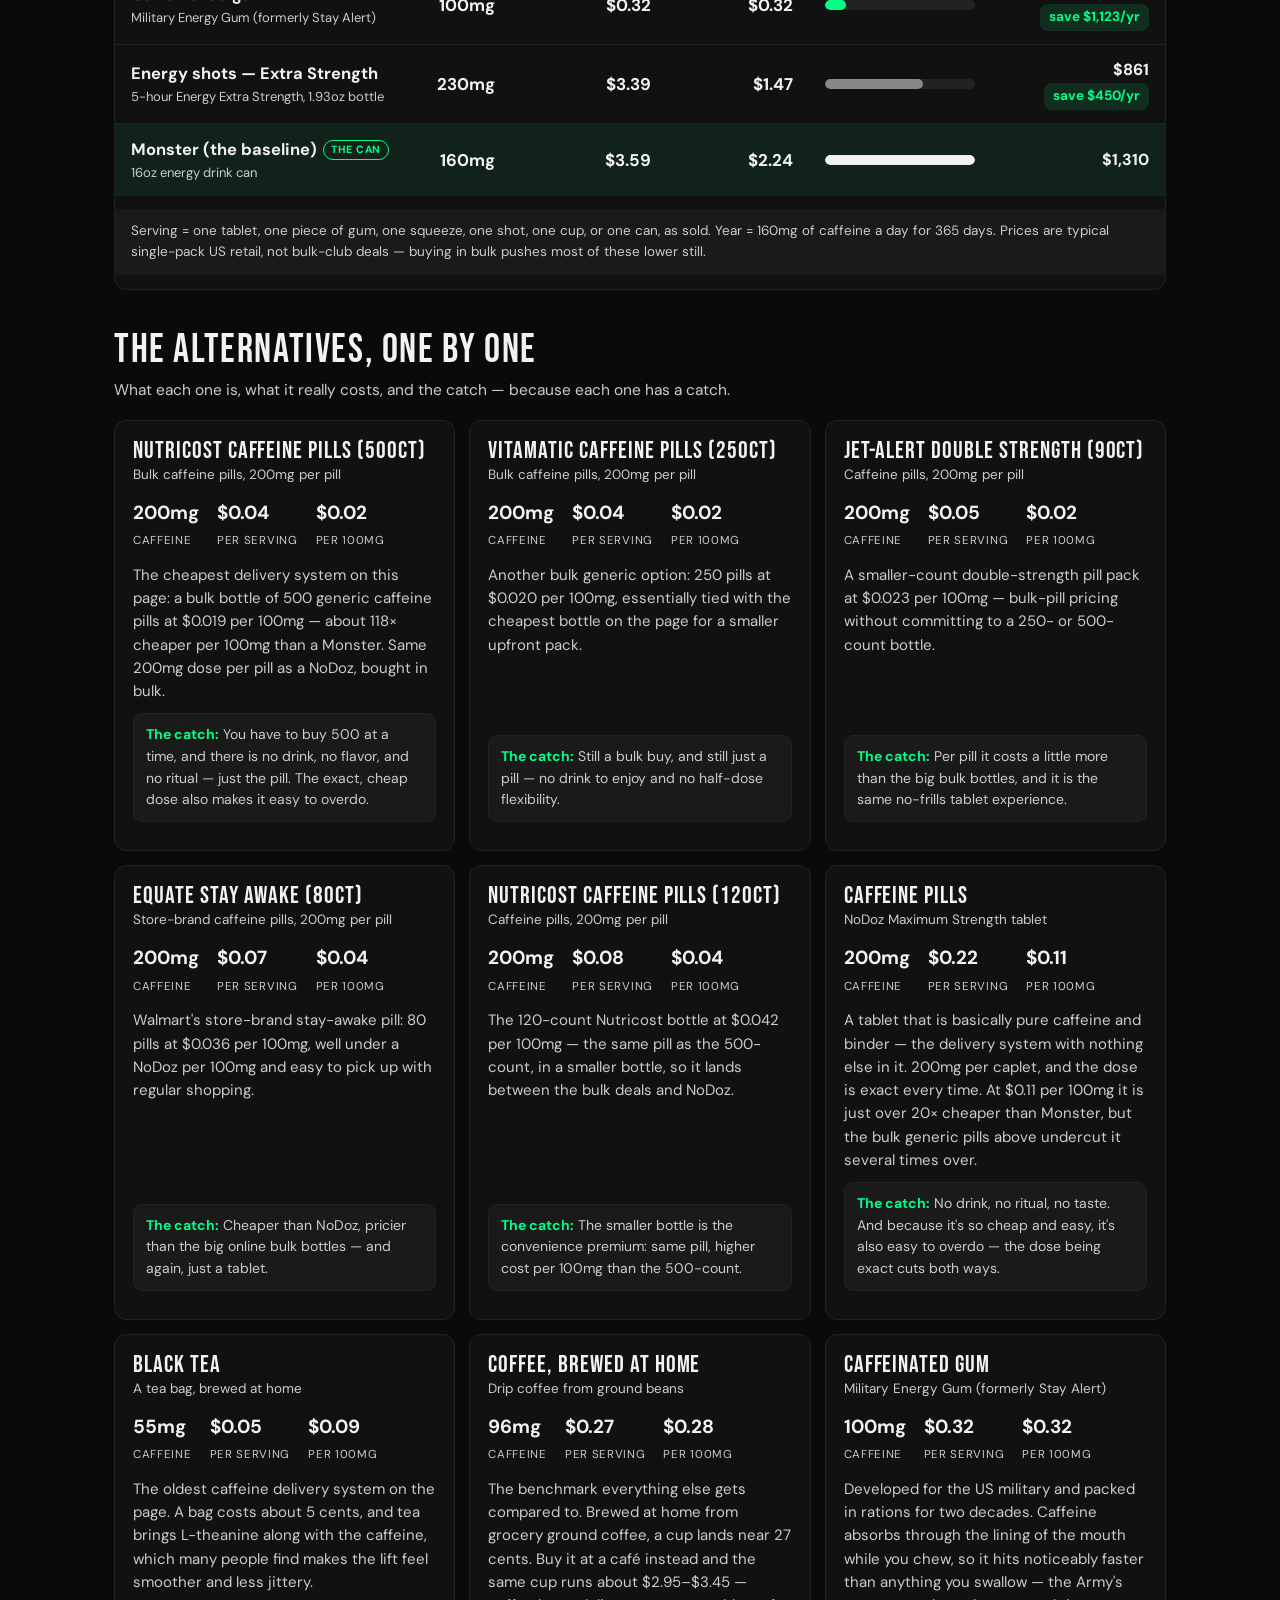
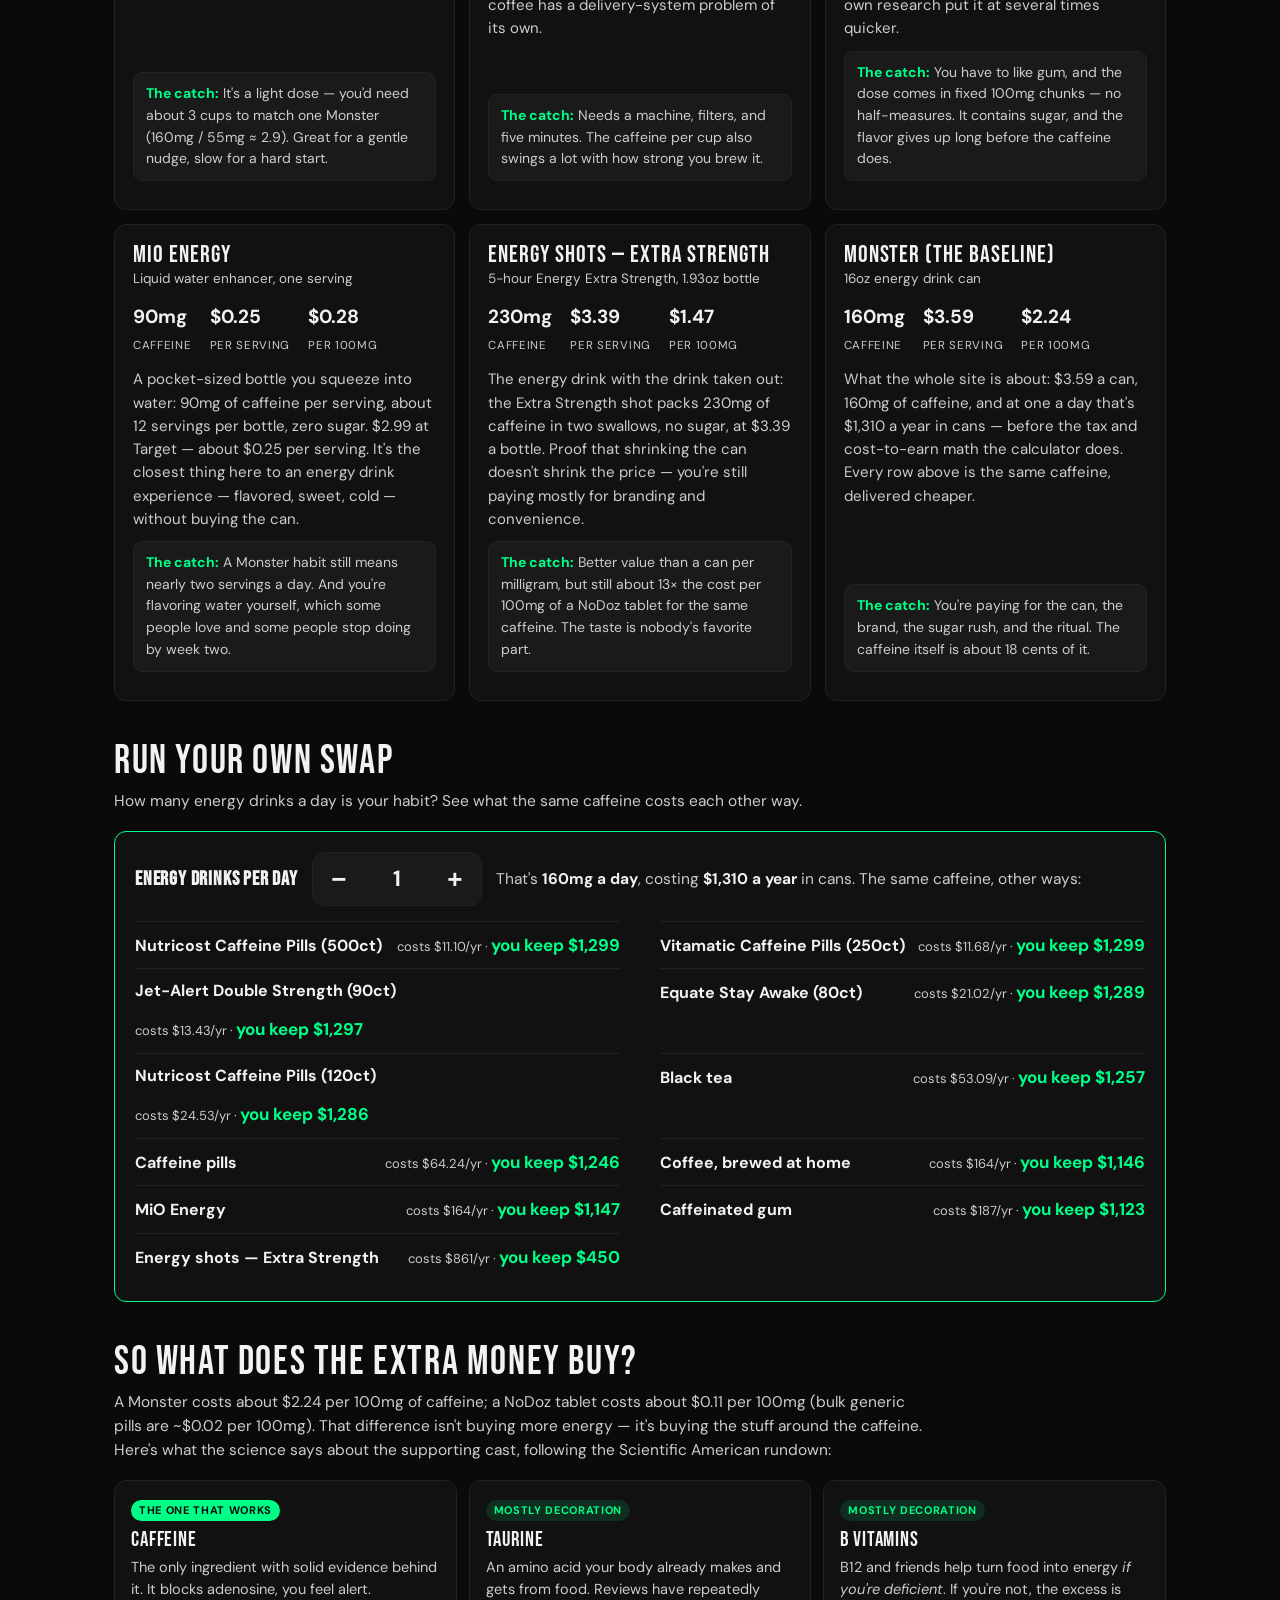
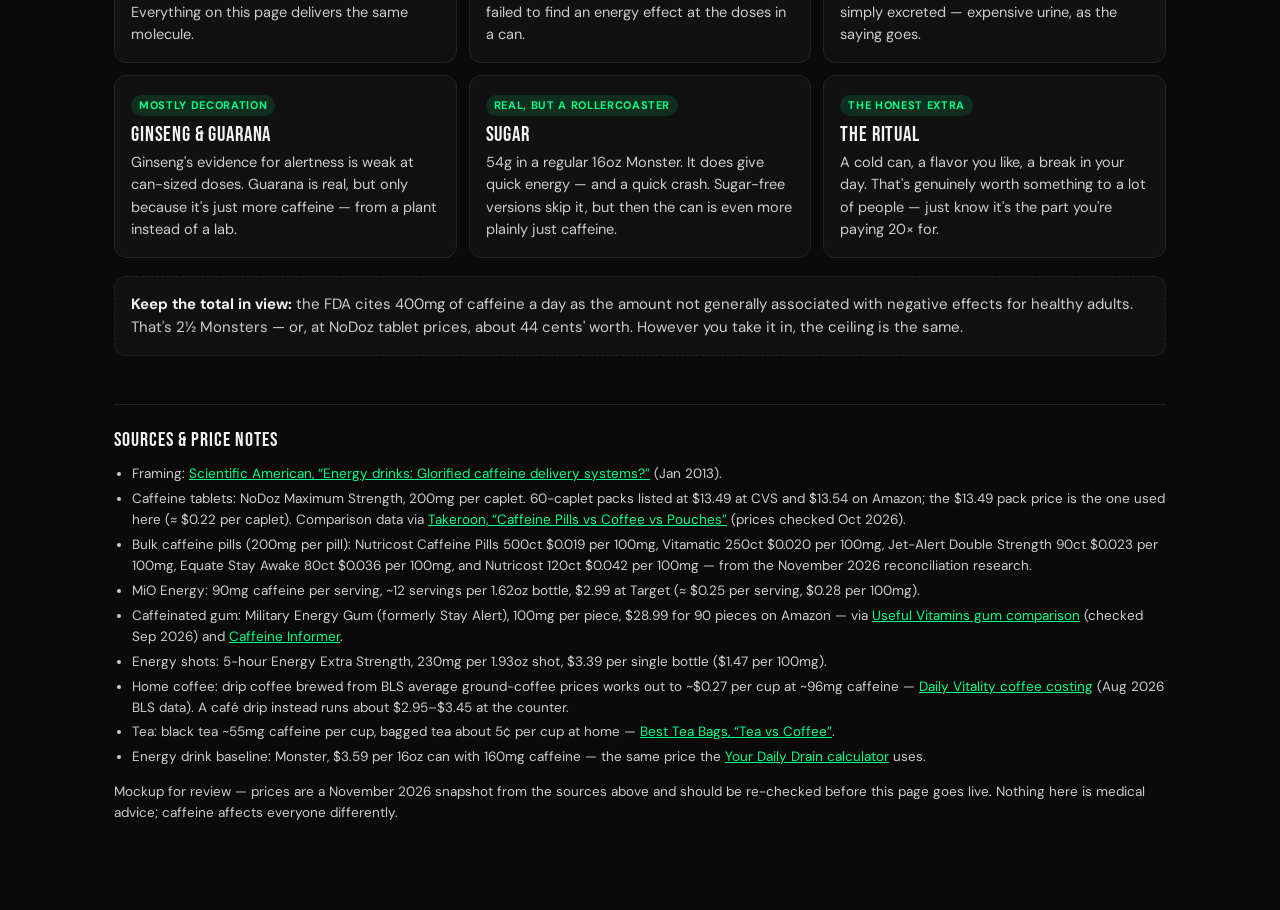
==== commit 0a4be87d: "Fix nav: homepage tiles in one row at top, caffeine active tile inverts white, how-expensive nav un-" ====
--- a/caffeine-alternatives.html
+++ b/caffeine-alternatives.html
@@ -54,7 +54,8 @@
         gap: 10px;
         padding: 20px 0 6px;
       }
-      .pagenav a {
+      .pagenav a,
+      .pagenav div.active {
         display: block;
         text-decoration: none;
         color: var(--ink);
@@ -65,7 +66,8 @@
         box-shadow: none;
       }
       .pagenav a:hover { border-color: var(--accent); }
-      .pagenav a .nav-kicker {
+      .pagenav a .nav-kicker,
+      .pagenav div.active .nav-kicker {
         display: block;
         font-family: "DM Sans", sans-serif;
         font-size: 11px;
@@ -73,17 +75,23 @@
         text-transform: uppercase;
         color: var(--ink-soft);
       }
-      .pagenav a .nav-name { display: block; font-weight: 400; font-size: 20px; line-height: 1.1; margin-top: 2px; }
-      .pagenav a .nav-sub { display: block; font-size: 13px; color: var(--ink-soft); margin-top: 2px; line-height: 1.4; }
-      .pagenav a.active {
+      .pagenav a .nav-name,
+      .pagenav div.active .nav-name { display: block; font-weight: 400; font-size: 20px; line-height: 1.1; margin-top: 2px; }
+      .pagenav a .nav-sub,
+      .pagenav div.active .nav-sub { display: block; font-size: 13px; color: var(--ink-soft); margin-top: 2px; line-height: 1.4; }
+      .pagenav a.active,
+      .pagenav div.active {
         border-color: #F2F2F2;
         background: #F2F2F2;
         color: #0A0A0A;
         position: relative;
       }
       .pagenav a.active .nav-kicker,
-      .pagenav a.active .nav-sub { color: #333333; }
-      .pagenav a.active .nav-name { color: #0A0A0A; }
+      .pagenav a.active .nav-sub,
+      .pagenav div.active .nav-kicker,
+      .pagenav div.active .nav-sub { color: #333333; }
+      .pagenav a.active .nav-name,
+      .pagenav div.active .nav-name { color: #0A0A0A; }
       .here-badge {
         display: inline-block;
         margin-top: 6px;
@@ -305,7 +313,7 @@
           <span class="nav-sub">Energy drink prices around the world</span>
         </a>
         <div class="active" aria-current="page">
-          <span class="nav-kicker">Page 3</span>
+          <span class="nav-kicker">PAGE 3</span>
           <span class="nav-name">Caffeine Alternatives</span>
           <span class="nav-sub">The same caffeine, a fraction of the price</span>
           <span class="here-badge">You're here</span>
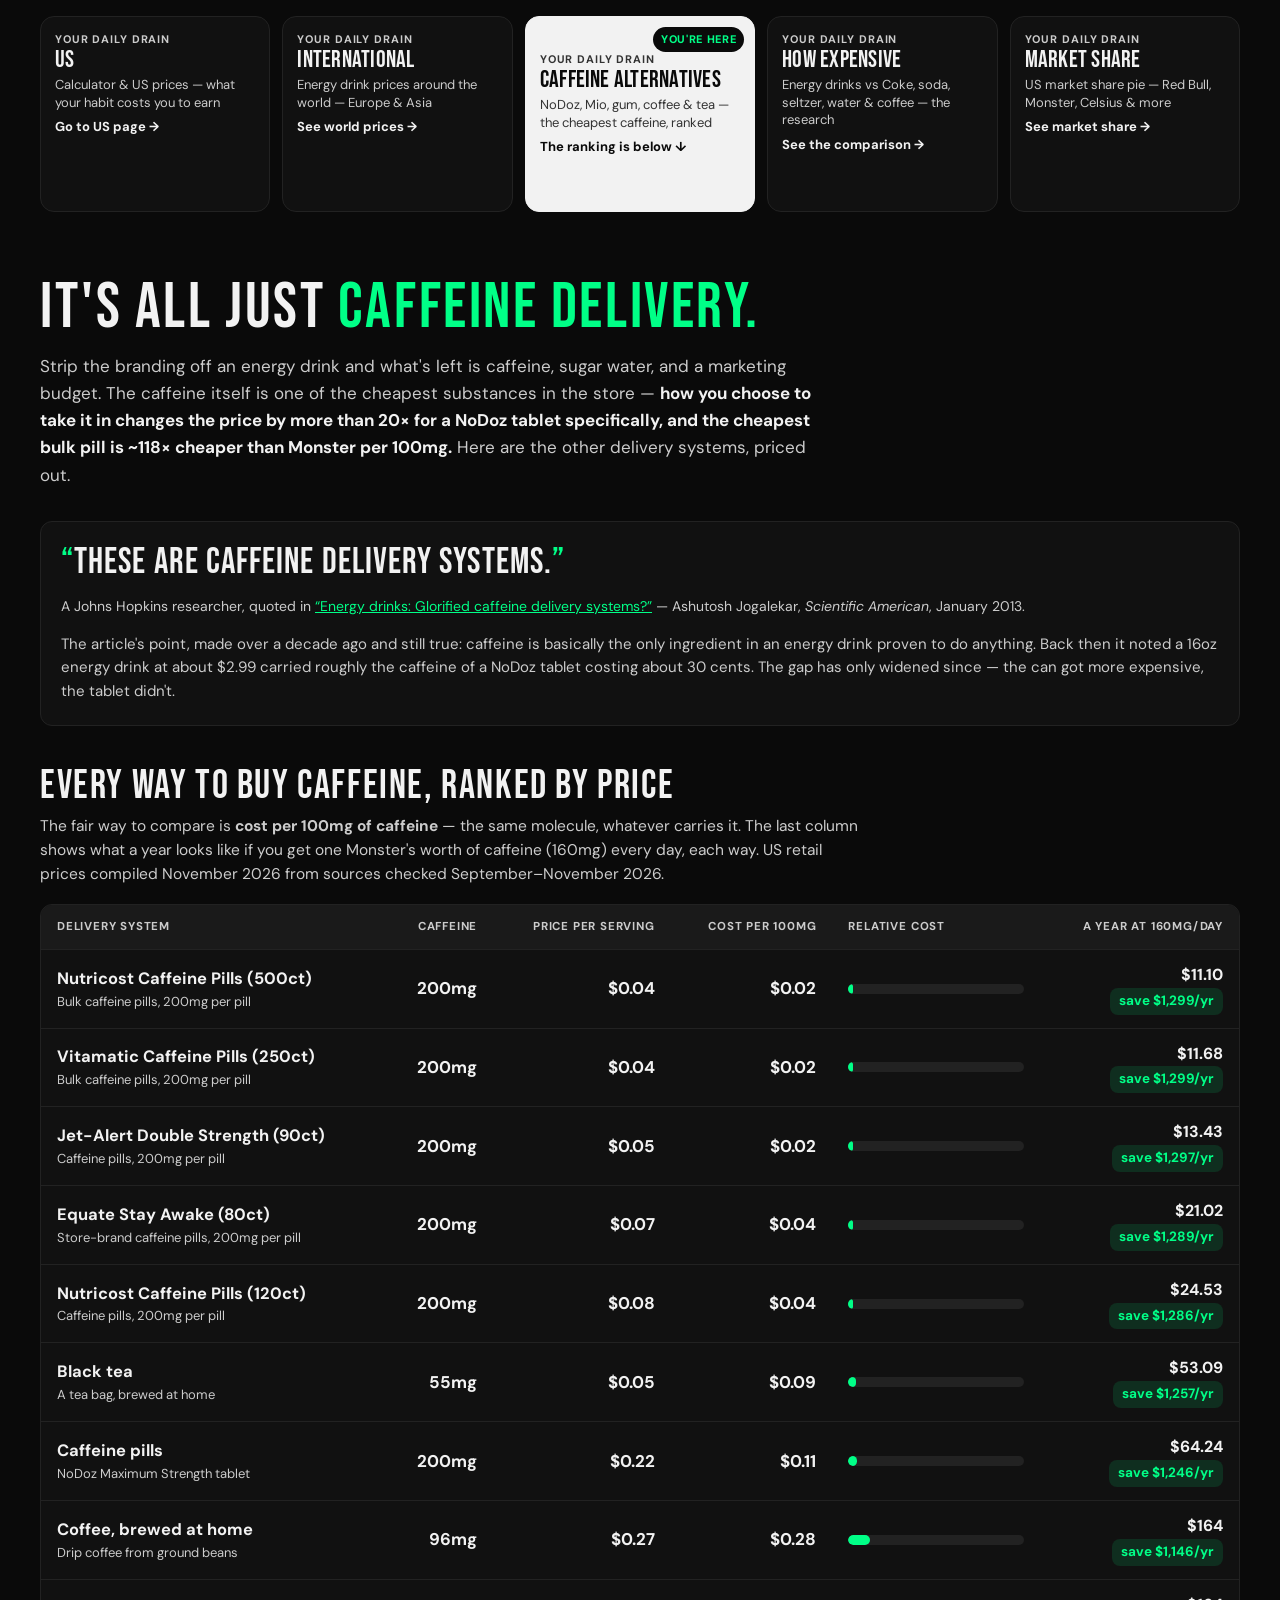
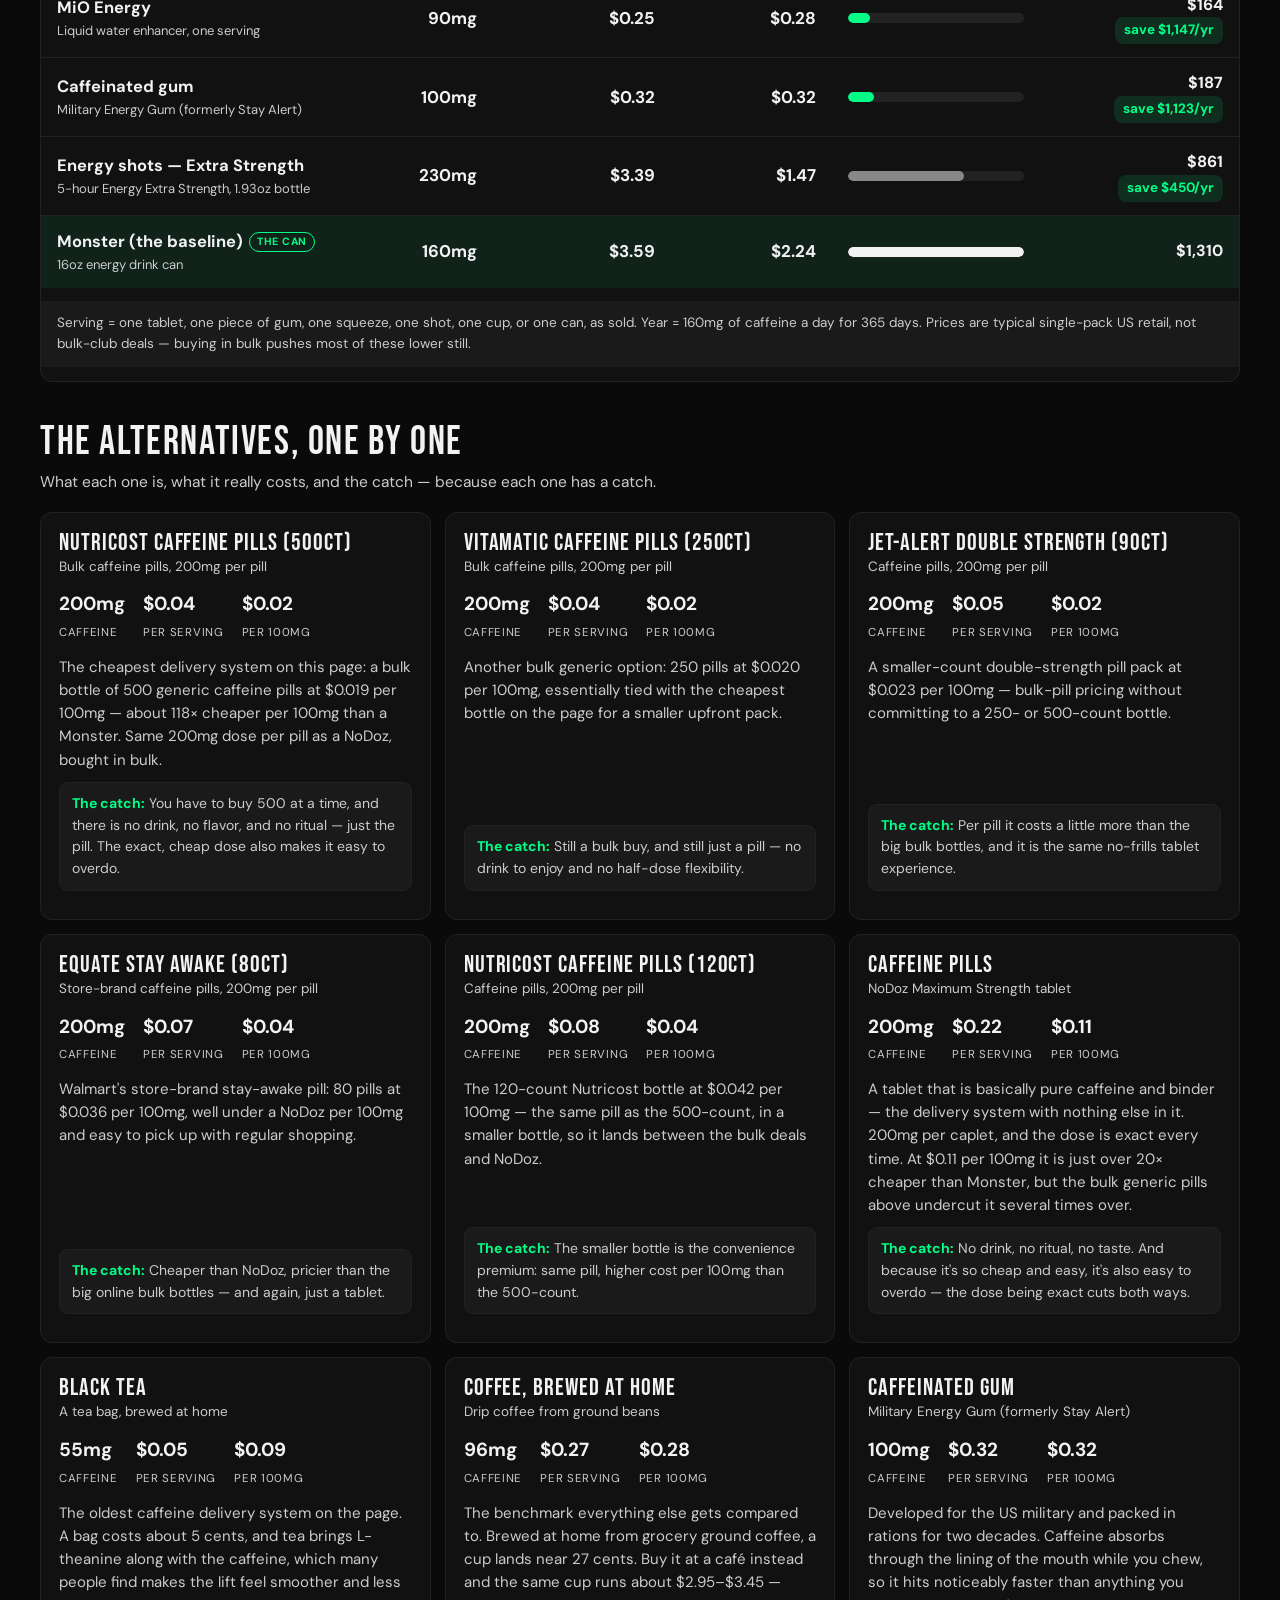
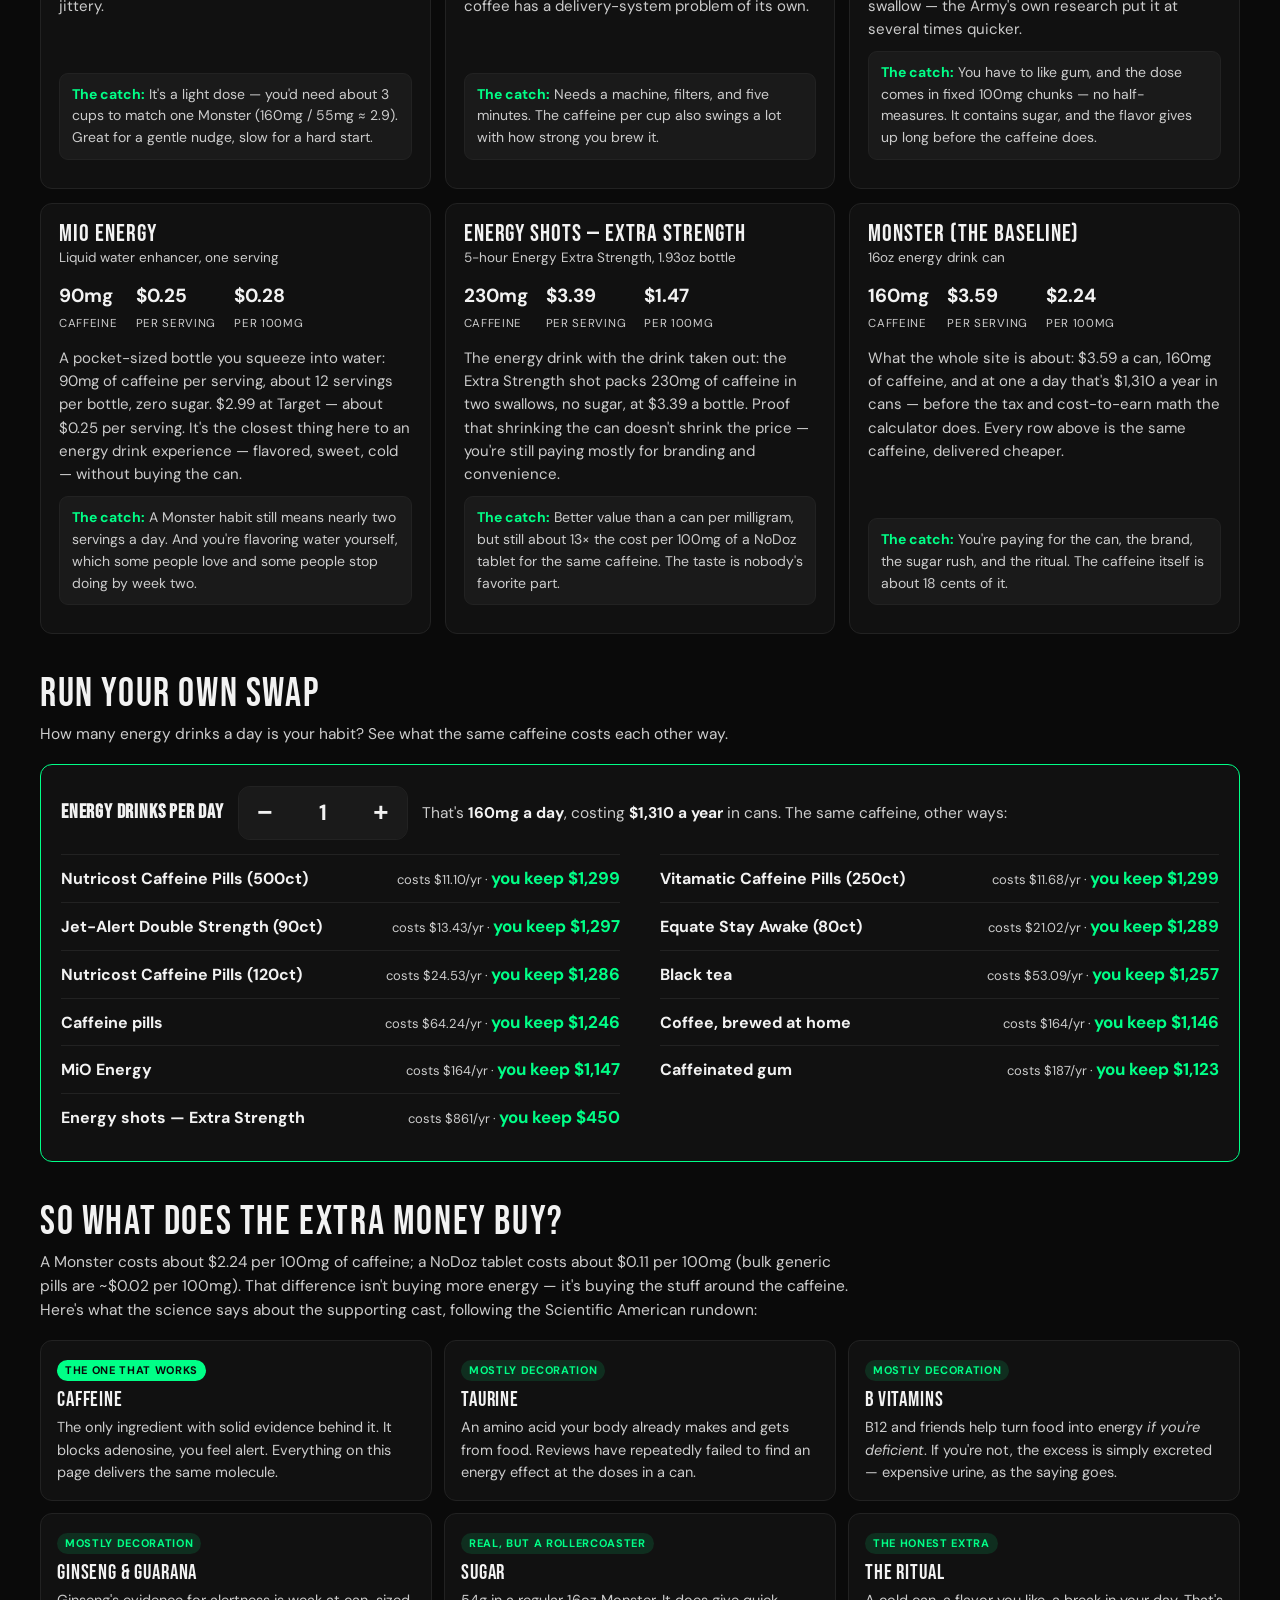
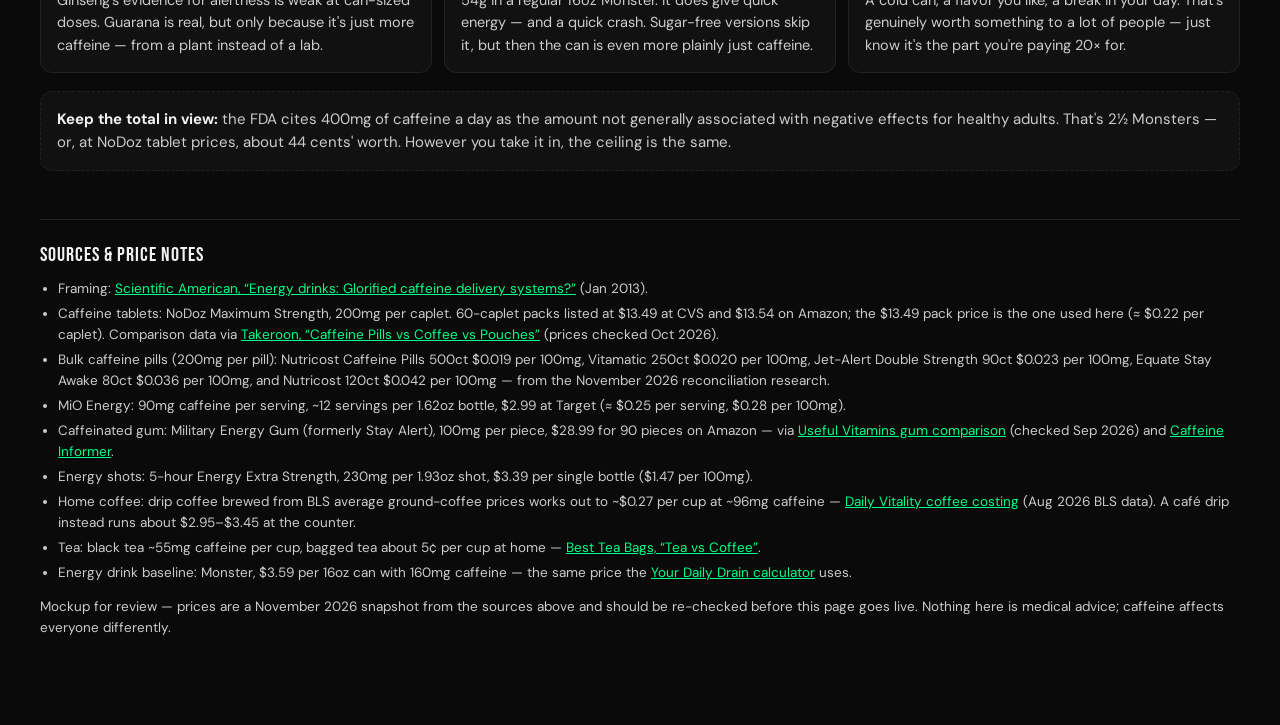
==== commit d69c21ef: "Unify layout: full-width pages, identical nav tiles (white active tile + pill, whole-word titles)" ====
--- a/caffeine-alternatives.html
+++ b/caffeine-alternatives.html
@@ -39,71 +39,106 @@
         line-height: 1.55;
         -webkit-font-smoothing: antialiased;
       }
-      h1, h2, h3, .nav-name {
+      h1, h2, h3 {
         font-family: "Bebas Neue", "DM Sans", sans-serif;
         letter-spacing: 0.04em;
         font-weight: 400;
       }
-      .wrap { max-width: 1100px; margin: 0 auto; padding: 0 24px 72px; width: 100%; }
+      .wrap { max-width: 1440px; margin: 0 auto; padding: 0 40px 72px; width: 100%; }
       .mono { font-family: "DM Sans", system-ui, sans-serif; }
 
-      /* ---------- Top nav: the five pages ---------- */
-      .pagenav {
+      /* ---------- Top nav: the five pages ----------
+         One shared nav on all five pages: same full width, same
+         five tiles, same size and position, so switching pages only
+         changes the content below. */
+      .page-nav {
         display: grid;
-        grid-template-columns: repeat(5, 1fr);
-        gap: 10px;
-        padding: 20px 0 6px;
-      }
-      .pagenav a,
-      .pagenav div.active {
-        display: block;
-        text-decoration: none;
-        color: var(--ink);
+        grid-template-columns: repeat(5, minmax(0, 1fr));
+        gap: 12px;
+        margin: 16px 0 28px;
+      }
+      .page-box {
+        position: relative;
+        display: flex;
+        flex-direction: column;
+        gap: 2px;
+        justify-content: flex-start;
+        min-width: 0;
+        max-width: 100%;
+        overflow: hidden;
+        padding: 16px 14px 14px;
         background: #111111;
         border: 1px solid #222222;
-        border-radius: 10px;
-        padding: 12px 14px;
-        box-shadow: none;
-      }
-      .pagenav a:hover { border-color: var(--accent); }
-      .pagenav a .nav-kicker,
-      .pagenav div.active .nav-kicker {
+        border-radius: 14px;
+        color: var(--ink);
+        text-decoration: none;
+        min-height: 196px;
+      }
+      .page-box:hover { border-color: var(--accent); }
+      .page-box:focus-visible { outline: 3px solid var(--accent); outline-offset: 2px; }
+      .page-box-kicker {
         display: block;
         font-family: "DM Sans", sans-serif;
         font-size: 11px;
+        font-weight: 700;
         letter-spacing: 0.08em;
+        line-height: 1.2;
         text-transform: uppercase;
         color: var(--ink-soft);
-      }
-      .pagenav a .nav-name,
-      .pagenav div.active .nav-name { display: block; font-weight: 400; font-size: 20px; line-height: 1.1; margin-top: 2px; }
-      .pagenav a .nav-sub,
-      .pagenav div.active .nav-sub { display: block; font-size: 13px; color: var(--ink-soft); margin-top: 2px; line-height: 1.4; }
-      .pagenav a.active,
-      .pagenav div.active {
+        overflow-wrap: normal;
+        word-break: normal;
+      }
+      .page-box-title {
+        display: block;
+        font-family: "Bebas Neue", "DM Sans", sans-serif;
+        font-size: 24px;
+        font-weight: 400;
+        line-height: 1;
+        letter-spacing: 0.01em;
+        text-transform: uppercase;
+        overflow-wrap: normal;
+        word-break: normal;
+      }
+      .page-box-sub {
+        display: block;
+        font-size: 13px;
+        line-height: 1.35;
+        color: var(--ink-soft);
+        margin-top: 2px;
+        overflow-wrap: normal;
+        word-break: normal;
+      }
+      .page-box-cta {
+        display: block;
+        font-size: 13px;
+        font-weight: 700;
+        line-height: 1.3;
+        margin-top: 6px;
+        overflow-wrap: normal;
+        word-break: normal;
+      }
+      .page-box.is-active {
+        background: #F2F2F2;
         border-color: #F2F2F2;
-        background: #F2F2F2;
         color: #0A0A0A;
-        position: relative;
-      }
-      .pagenav a.active .nav-kicker,
-      .pagenav a.active .nav-sub,
-      .pagenav div.active .nav-kicker,
-      .pagenav div.active .nav-sub { color: #333333; }
-      .pagenav a.active .nav-name,
-      .pagenav div.active .nav-name { color: #0A0A0A; }
-      .here-badge {
-        display: inline-block;
-        margin-top: 6px;
-        font-family: "DM Sans", sans-serif;
-        font-size: 10.5px;
-        font-weight: 700;
+        padding-top: 36px;
+      }
+      .page-box.is-active .page-box-kicker,
+      .page-box.is-active .page-box-sub { color: #333333; }
+      .page-box.is-active .page-box-cta { color: #0A0A0A; }
+      .page-box.is-active::after {
+        content: "You're here";
+        position: absolute;
+        top: 10px;
+        right: 10px;
+        background: #0A0A0A;
+        color: #00ff87;
+        font-size: 11px;
+        font-weight: 800;
         letter-spacing: 0.06em;
         text-transform: uppercase;
-        color: #00ff87;
-        background: #0A0A0A;
+        padding: 4px 8px;
         border-radius: 999px;
-        padding: 2px 8px;
       }
 
       /* ---------- Hero ---------- */
@@ -111,7 +146,7 @@
       .hero h1 {
         font-size: clamp(44px, 11vw, 64px);
         line-height: 0.95;
-        margin: 0 0 14px;
+        margin: 10px 0 14px;
       }
       .hero h1 .hl { color: var(--accent); }
       .hero p.lede { font-size: 17px; color: var(--ink-soft); margin: 0; line-height: 1.6; max-width: 780px; }
@@ -292,8 +327,8 @@
       @media (prefers-reduced-motion: reduce) { html { scroll-behavior: auto; } }
       /* Narrow screens: nav tiles fall back to two columns */
       @media (max-width: 760px) {
-        .pagenav { grid-template-columns: 1fr 1fr; }
-        .pagenav a:last-child { grid-column: span 2; }
+        .page-nav { grid-template-columns: 1fr 1fr; }
+        .page-box:last-child { grid-column: span 2; }
       }
     </style>
   </head>
@@ -301,32 +336,36 @@
     <div class="wrap">
 
       <!-- Five-page navigation -->
-      <nav class="pagenav" aria-label="Your Daily Drain pages">
-        <a href="index.html">
-          <span class="nav-kicker">Page 1</span>
-          <span class="nav-name">US</span>
-          <span class="nav-sub">The calculator — what your habit costs</span>
+      <nav class="page-nav" aria-label="Your Daily Drain pages">
+        <a class="page-box" href="index.html">
+          <span class="page-box-kicker">Your Daily Drain</span>
+          <span class="page-box-title">US</span>
+          <span class="page-box-sub">Calculator &amp; US prices — what your habit costs you to earn</span>
+          <span class="page-box-cta">Go to US page →</span>
         </a>
-        <a href="world-prices.html">
-          <span class="nav-kicker">Page 2</span>
-          <span class="nav-name">International</span>
-          <span class="nav-sub">Energy drink prices around the world</span>
+        <a class="page-box" href="world-prices.html">
+          <span class="page-box-kicker">Your Daily Drain</span>
+          <span class="page-box-title">International</span>
+          <span class="page-box-sub">Energy drink prices around the world — Europe &amp; Asia</span>
+          <span class="page-box-cta">See world prices →</span>
         </a>
-        <div class="active" aria-current="page">
-          <span class="nav-kicker">PAGE 3</span>
-          <span class="nav-name">Caffeine Alternatives</span>
-          <span class="nav-sub">The same caffeine, a fraction of the price</span>
-          <span class="here-badge">You're here</span>
+        <div class="page-box is-active" aria-current="page">
+          <span class="page-box-kicker">Your Daily Drain</span>
+          <span class="page-box-title">Caffeine Alternatives</span>
+          <span class="page-box-sub">NoDoz, Mio, gum, coffee &amp; tea — the cheapest caffeine, ranked</span>
+          <span class="page-box-cta">The ranking is below ↓</span>
         </div>
-        <a href="how-expensive.html">
-          <span class="nav-kicker">Page 4</span>
-          <span class="nav-name">How Expensive</span>
-          <span class="nav-sub">Energy drinks vs soda, seltzer &amp; water</span>
+        <a class="page-box" href="how-expensive.html">
+          <span class="page-box-kicker">Your Daily Drain</span>
+          <span class="page-box-title">How Expensive</span>
+          <span class="page-box-sub">Energy drinks vs Coke, soda, seltzer, water &amp; coffee — the research</span>
+          <span class="page-box-cta">See the comparison →</span>
         </a>
-        <a href="market-share.html">
-          <span class="nav-kicker">Page 5</span>
-          <span class="nav-name">Market Share</span>
-          <span class="nav-sub">Who owns the energy drink market</span>
+        <a class="page-box" href="market-share.html">
+          <span class="page-box-kicker">Your Daily Drain</span>
+          <span class="page-box-title">Market Share</span>
+          <span class="page-box-sub">US market share pie — Red Bull, Monster, Celsius &amp; more</span>
+          <span class="page-box-cta">See market share →</span>
         </a>
       </nav>
 
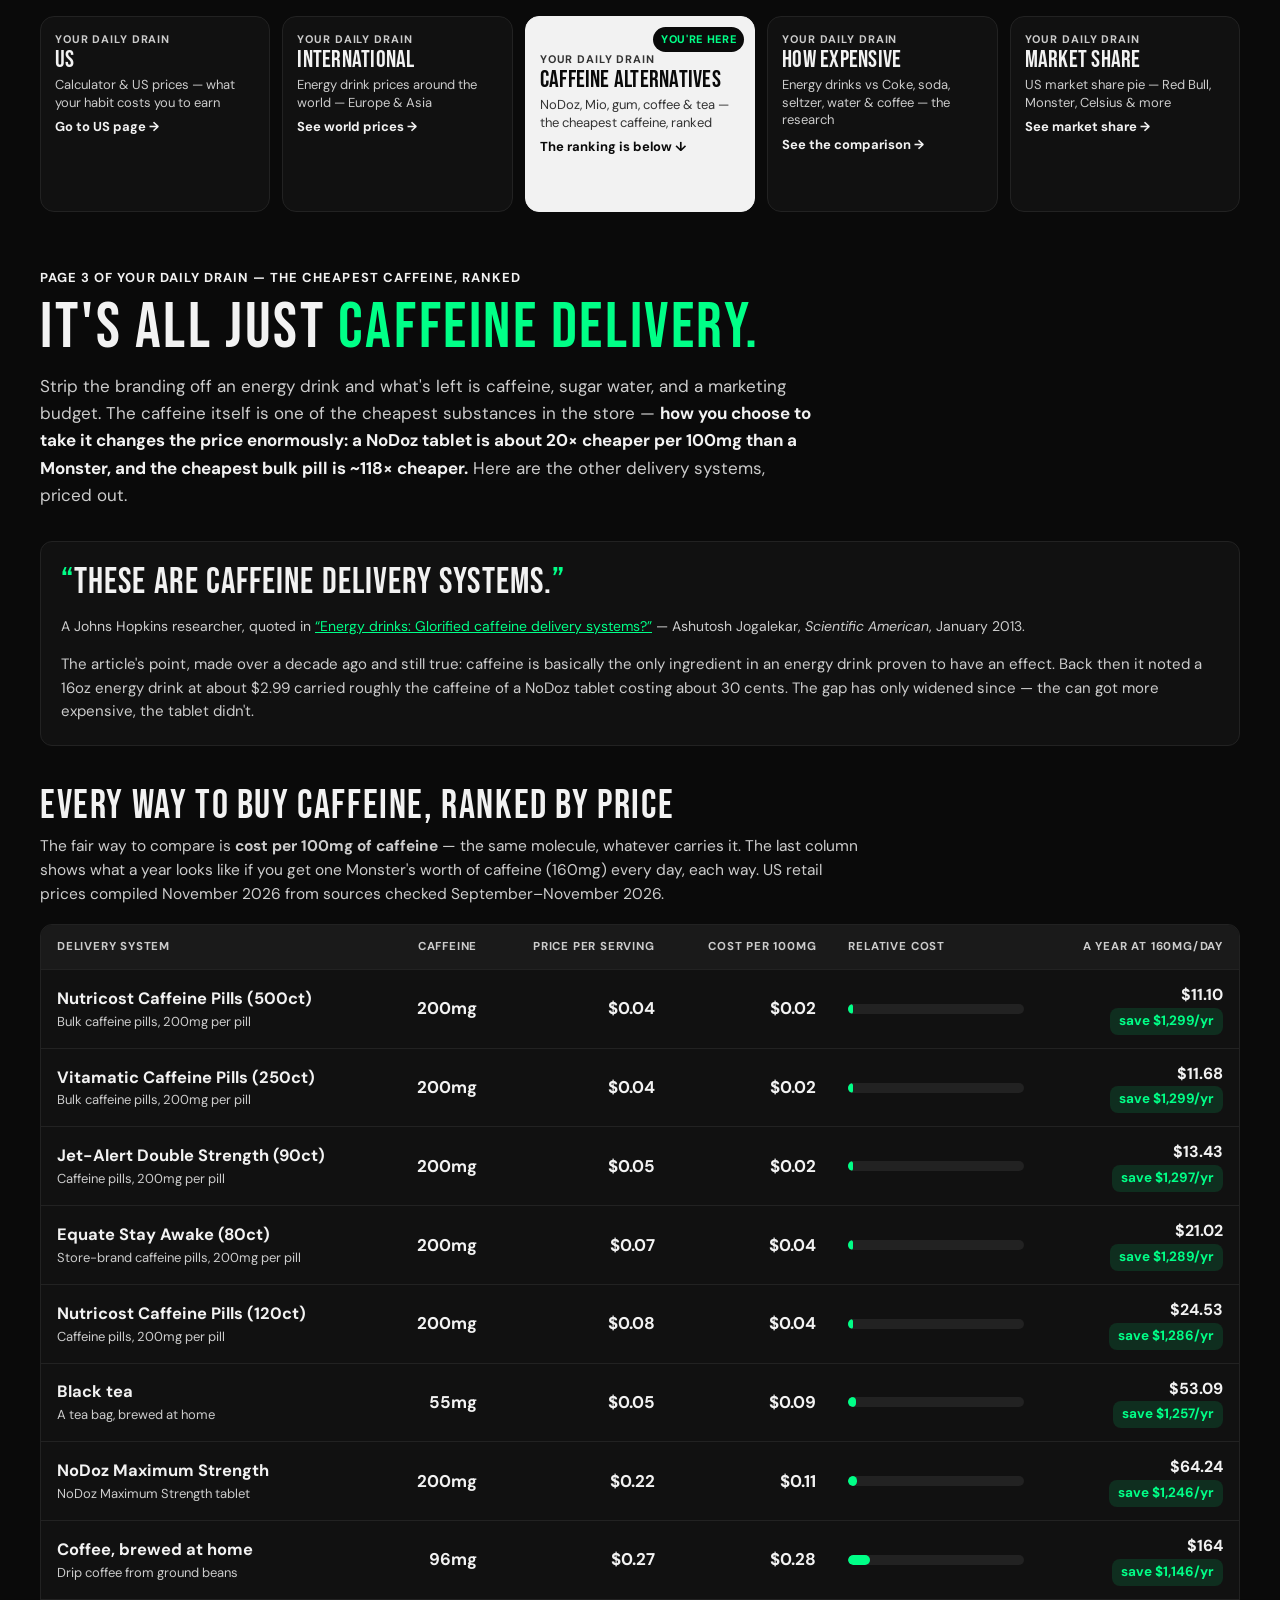
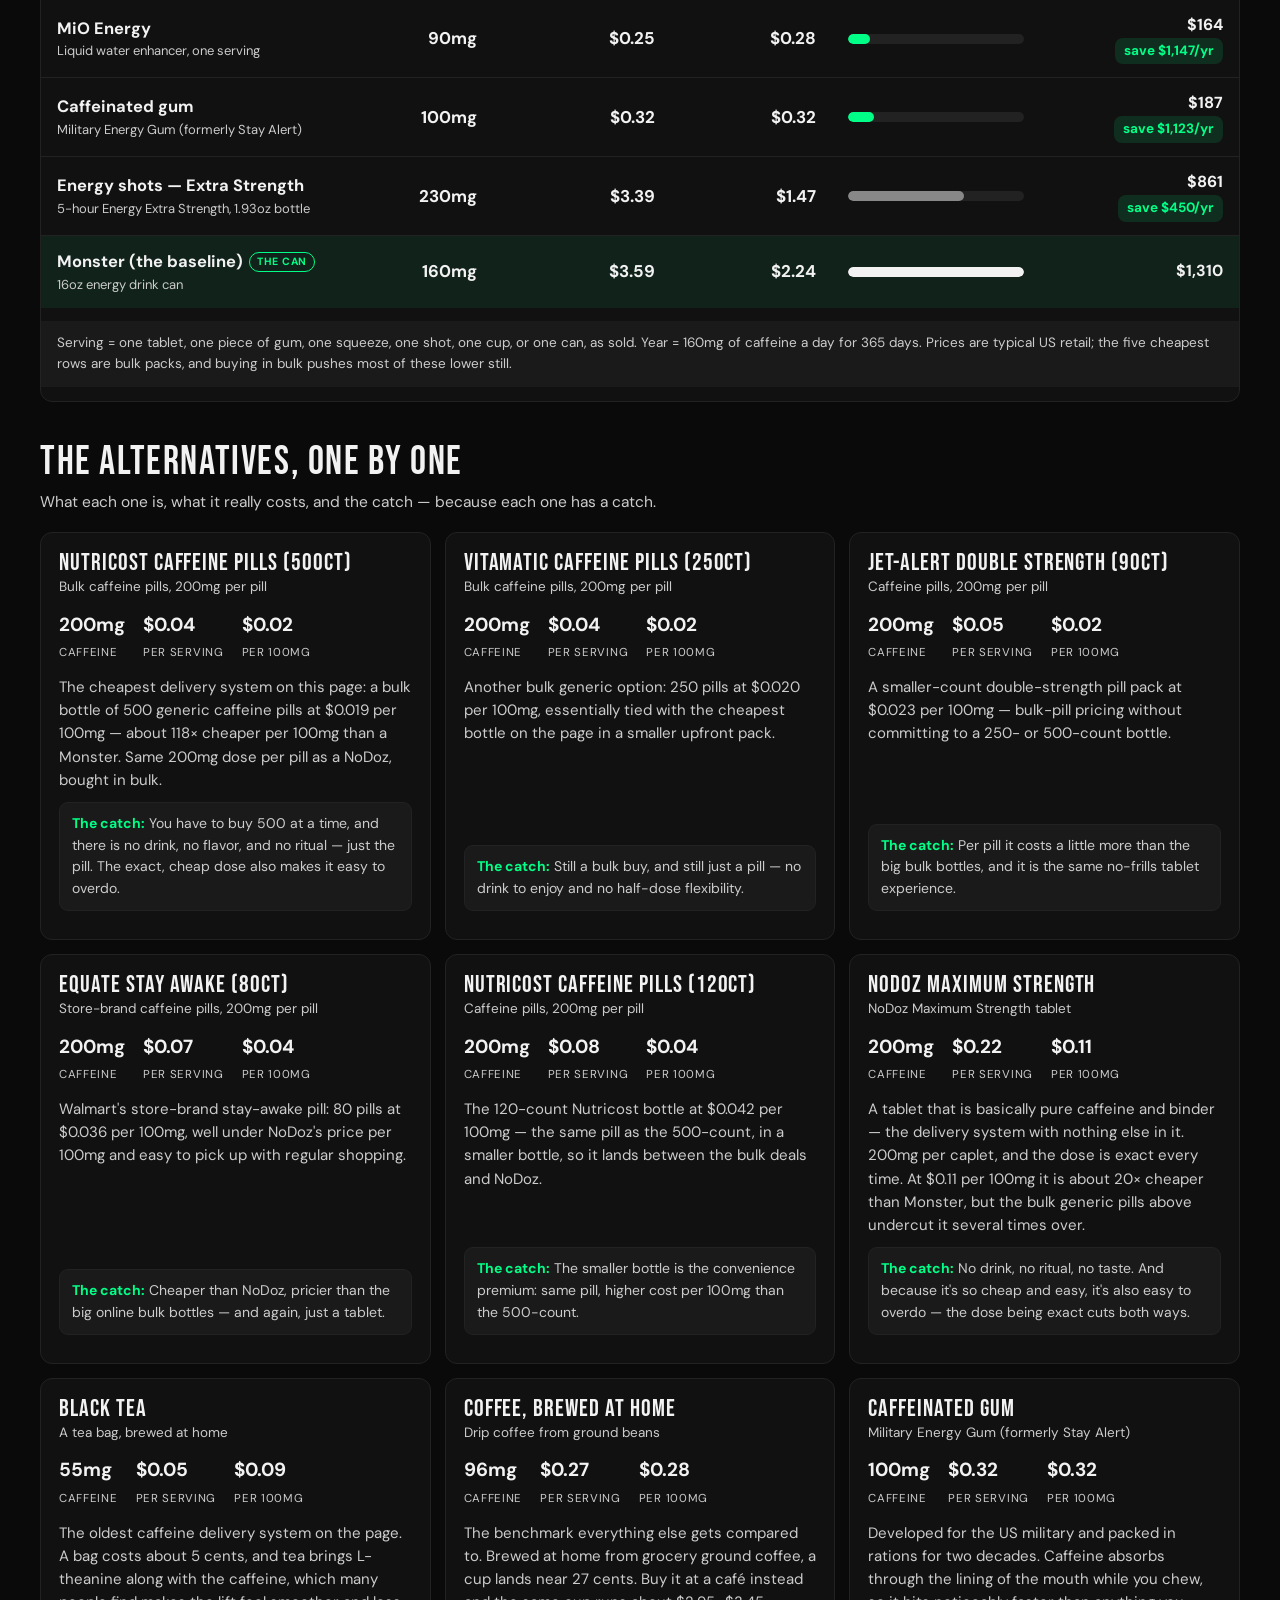
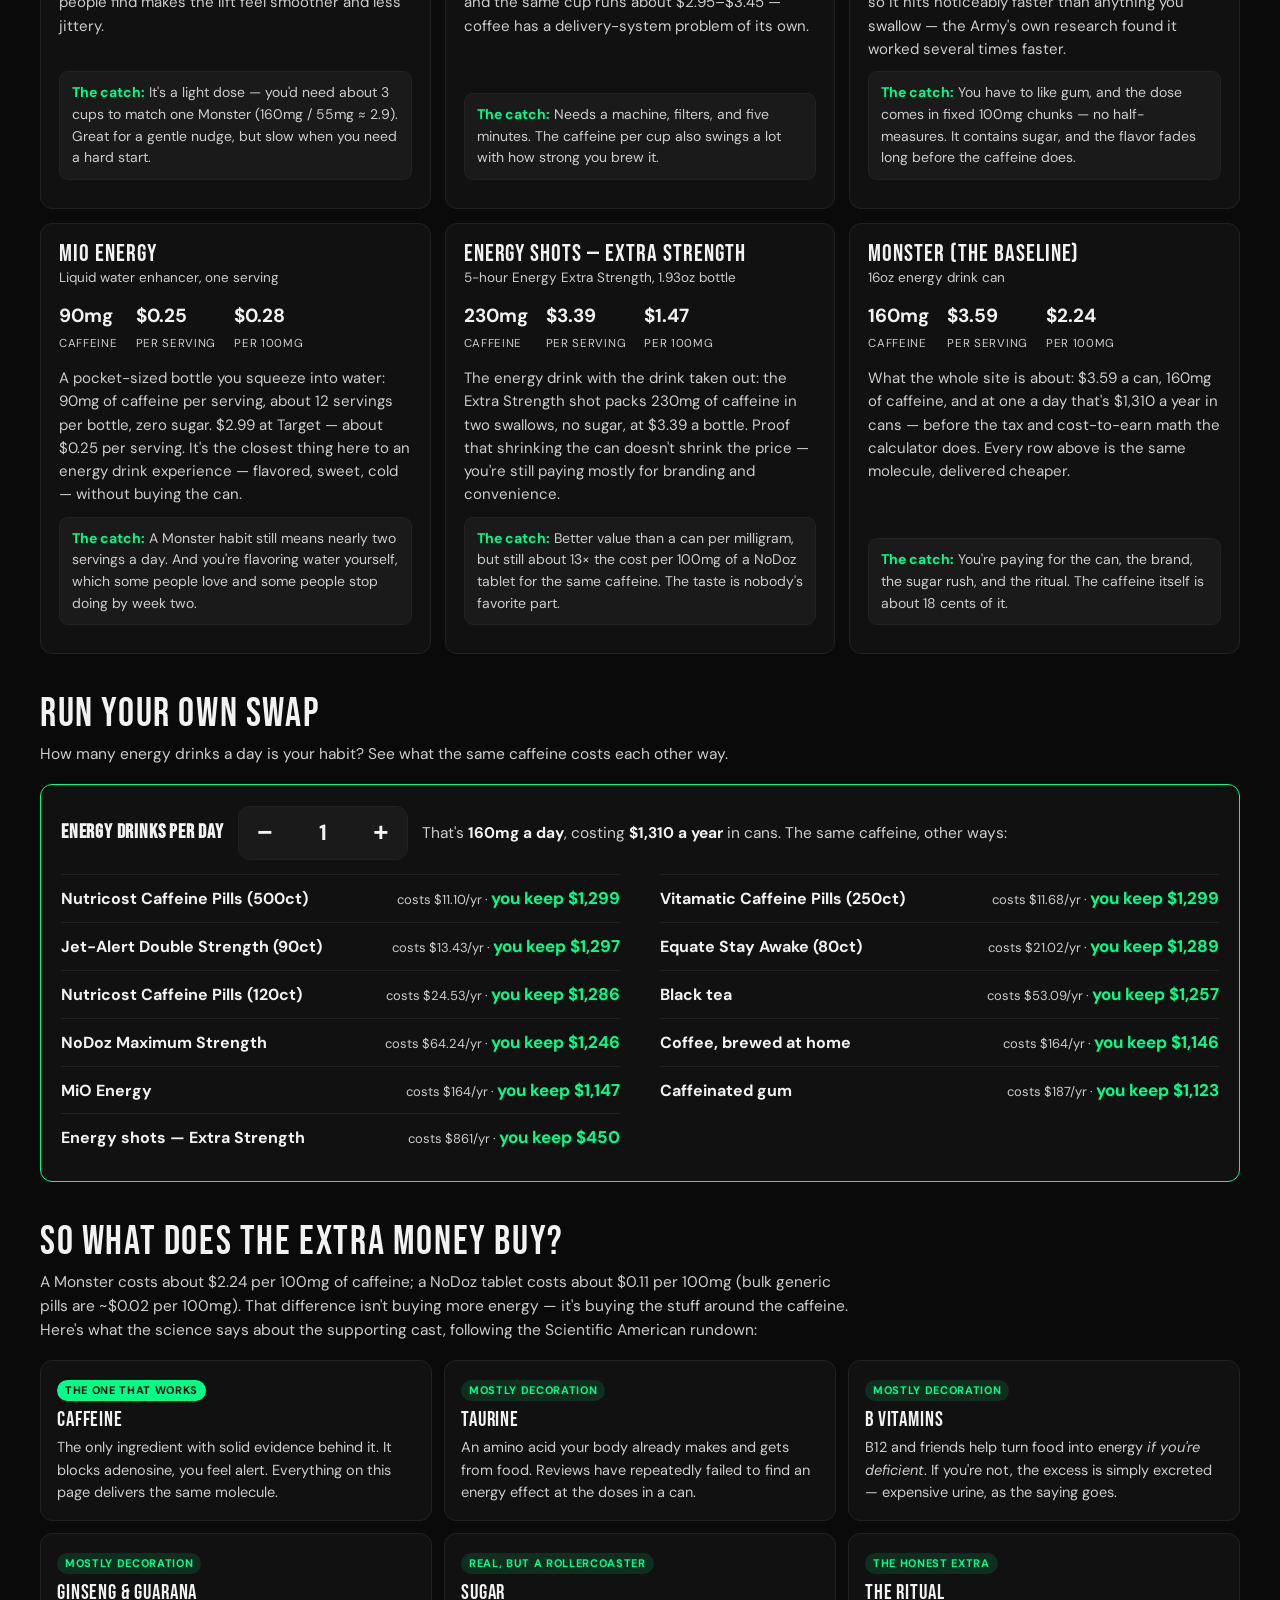
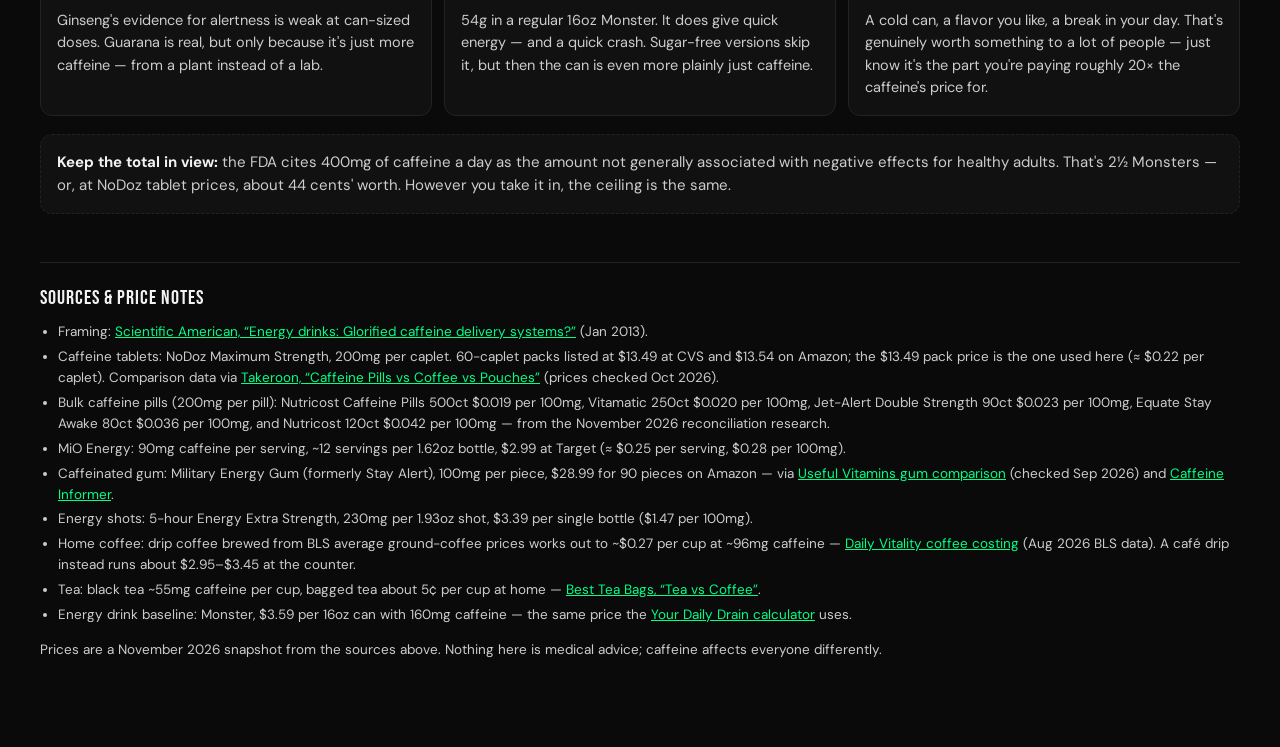
==== commit c9356bd4: "Final review fixes: corrected numbers (2.7x, Coke $8.89, US avg $3.19 / 43%), copy cleanup, mockup d" ====
--- a/caffeine-alternatives.html
+++ b/caffeine-alternatives.html
@@ -6,6 +6,7 @@
     <meta name="color-scheme" content="dark" />
     <link rel="icon" href="data:," />
     <title>Caffeine Alternatives — Your Daily Drain</title>
+    <meta name="description" content="NoDoz, bulk caffeine pills, gum, coffee and tea ranked by cost per 100mg — the cheapest caffeine vs a $3.59 Monster."/>
     <link rel="preconnect" href="https://fonts.googleapis.com" />
     <link rel="preconnect" href="https://fonts.gstatic.com" crossorigin />
     <link href="https://fonts.googleapis.com/css2?family=Bebas+Neue&family=DM+Sans:ital,opsz,wght@0,9..40,400;0,9..40,500;0,9..40,700;0,9..40,900;1,9..40,400&display=swap" rel="stylesheet" />
@@ -370,12 +371,13 @@
       </nav>
 
       <header class="hero">
+        <div style="font-weight:700;letter-spacing:.08em;text-transform:uppercase;font-size:13px">Page 3 of Your Daily Drain — the cheapest caffeine, ranked</div>
         <h1>It's all just <span class="hl">caffeine delivery.</span></h1>
         <p class="lede">
           Strip the branding off an energy drink and what's left is caffeine, sugar water, and a
           marketing budget. The caffeine itself is one of the cheapest substances in the store —
-          <strong>how you choose to take it in changes the price by more than 20× for a NoDoz tablet specifically,
-          and the cheapest bulk pill is ~118× cheaper than Monster per 100mg.</strong>
+          <strong>how you choose to take it changes the price enormously: a NoDoz tablet is about 20× cheaper
+          per 100mg than a Monster, and the cheapest bulk pill is ~118× cheaper.</strong>
           Here are the other delivery systems, priced out.
         </p>
       </header>
@@ -389,7 +391,7 @@
         </figcaption>
         <p class="frame">
           The article's point, made over a decade ago and still true: caffeine is basically the only
-          ingredient in an energy drink proven to do anything. Back then it noted a 16oz energy drink
+          ingredient in an energy drink proven to have an effect. Back then it noted a 16oz energy drink
           at about $2.99 carried roughly the caffeine of a NoDoz tablet costing about 30 cents.
           The gap has only widened since — the can got more expensive, the tablet didn't.
         </p>
@@ -419,8 +421,8 @@
           </table>
           <p class="table-note">
             Serving = one tablet, one piece of gum, one squeeze, one shot, one cup, or one can, as sold.
-            Year = 160mg of caffeine a day for 365 days. Prices are typical single-pack US retail, not
-            bulk-club deals — buying in bulk pushes most of these lower still.
+            Year = 160mg of caffeine a day for 365 days. Prices are typical US retail; the five cheapest rows
+            are bulk packs, and buying in bulk pushes most of these lower still.
           </p>
         </div>
       </section>
@@ -487,7 +489,7 @@
           <div class="can-item">
             <span class="verdict">The honest extra</span>
             <h3>The ritual</h3>
-            <p>A cold can, a flavor you like, a break in your day. That's genuinely worth something to a lot of people — just know it's the part you're paying 20× for.</p>
+            <p>A cold can, a flavor you like, a break in your day. That's genuinely worth something to a lot of people — just know it's the part you're paying roughly 20× the caffeine's price for.</p>
           </div>
         </div>
         <p class="fda-note">
@@ -511,8 +513,7 @@
           <li>Energy drink baseline: Monster, $3.59 per 16oz can with 160mg caffeine — the same price the <a href="index.html">Your Daily Drain calculator</a> uses.</li>
         </ul>
         <p>
-          Mockup for review — prices are a November 2026 snapshot from the sources above and should be
-          re-checked before this page goes live. Nothing here is medical advice; caffeine affects
+          Prices are a November 2026 snapshot from the sources above. Nothing here is medical advice; caffeine affects
           everyone differently.
         </p>
       </footer>
@@ -531,7 +532,7 @@
         {
           id: "vitamatic", name: "Vitamatic Caffeine Pills (250ct)", form: "Bulk caffeine pills, 200mg per pill",
           caffeine: 200, servingPrice: 0.04, per100: 0.02,
-          what: "Another bulk generic option: 250 pills at $0.020 per 100mg, essentially tied with the cheapest bottle on the page for a smaller upfront pack.",
+          what: "Another bulk generic option: 250 pills at $0.020 per 100mg, essentially tied with the cheapest bottle on the page in a smaller upfront pack.",
           catch: "Still a bulk buy, and still just a pill — no drink to enjoy and no half-dose flexibility."
         },
         {
@@ -543,7 +544,7 @@
         {
           id: "equate", name: "Equate Stay Awake (80ct)", form: "Store-brand caffeine pills, 200mg per pill",
           caffeine: 200, servingPrice: 0.072, per100: 0.036,
-          what: "Walmart's store-brand stay-awake pill: 80 pills at $0.036 per 100mg, well under a NoDoz per 100mg and easy to pick up with regular shopping.",
+          what: "Walmart's store-brand stay-awake pill: 80 pills at $0.036 per 100mg, well under NoDoz's price per 100mg and easy to pick up with regular shopping.",
           catch: "Cheaper than NoDoz, pricier than the big online bulk bottles — and again, just a tablet."
         },
         {
@@ -553,16 +554,16 @@
           catch: "The smaller bottle is the convenience premium: same pill, higher cost per 100mg than the 500-count."
         },
         {
-          id: "nodoz", name: "Caffeine pills", form: "NoDoz Maximum Strength tablet",
+          id: "nodoz", name: "NoDoz Maximum Strength", form: "NoDoz Maximum Strength tablet",
           caffeine: 200, servingPrice: 0.22, per100: 0.11,
-          what: "A tablet that is basically pure caffeine and binder — the delivery system with nothing else in it. 200mg per caplet, and the dose is exact every time. At $0.11 per 100mg it is just over 20× cheaper than Monster, but the bulk generic pills above undercut it several times over.",
+          what: "A tablet that is basically pure caffeine and binder — the delivery system with nothing else in it. 200mg per caplet, and the dose is exact every time. At $0.11 per 100mg it is about 20× cheaper than Monster, but the bulk generic pills above undercut it several times over.",
           catch: "No drink, no ritual, no taste. And because it's so cheap and easy, it's also easy to overdo — the dose being exact cuts both ways."
         },
         {
           id: "tea", name: "Black tea", form: "A tea bag, brewed at home",
           caffeine: 55, servingPrice: 0.05, per100: 0.09,
           what: "The oldest caffeine delivery system on the page. A bag costs about 5 cents, and tea brings L-theanine along with the caffeine, which many people find makes the lift feel smoother and less jittery.",
-          catch: "It's a light dose — you'd need about 3 cups to match one Monster (160mg / 55mg ≈ 2.9). Great for a gentle nudge, slow for a hard start."
+          catch: "It's a light dose — you'd need about 3 cups to match one Monster (160mg / 55mg ≈ 2.9). Great for a gentle nudge, but slow when you need a hard start."
         },
         {
           id: "coffee", name: "Coffee, brewed at home", form: "Drip coffee from ground beans",
@@ -573,8 +574,8 @@
         {
           id: "gum", name: "Caffeinated gum", form: "Military Energy Gum (formerly Stay Alert)",
           caffeine: 100, servingPrice: 0.32, per100: 0.32,
-          what: "Developed for the US military and packed in rations for two decades. Caffeine absorbs through the lining of the mouth while you chew, so it hits noticeably faster than anything you swallow — the Army's own research put it at several times quicker.",
-          catch: "You have to like gum, and the dose comes in fixed 100mg chunks — no half-measures. It contains sugar, and the flavor gives up long before the caffeine does."
+          what: "Developed for the US military and packed in rations for two decades. Caffeine absorbs through the lining of the mouth while you chew, so it hits noticeably faster than anything you swallow — the Army's own research found it worked several times faster.",
+          catch: "You have to like gum, and the dose comes in fixed 100mg chunks — no half-measures. It contains sugar, and the flavor fades long before the caffeine does."
         },
         {
           id: "mio", name: "MiO Energy", form: "Liquid water enhancer, one serving",
@@ -591,7 +592,7 @@
         {
           id: "monster", name: "Monster (the baseline)", form: "16oz energy drink can",
           caffeine: 160, servingPrice: 3.59, per100: 2.24, baseline: true,
-          what: "What the whole site is about: $3.59 a can, 160mg of caffeine, and at one a day that's $1,310 a year in cans — before the tax and cost-to-earn math the calculator does. Every row above is the same caffeine, delivered cheaper.",
+          what: "What the whole site is about: $3.59 a can, 160mg of caffeine, and at one a day that's $1,310 a year in cans — before the tax and cost-to-earn math the calculator does. Every row above is the same molecule, delivered cheaper.",
           catch: "You're paying for the can, the brand, the sugar rush, and the ritual. The caffeine itself is about 18 cents of it."
         }
       ];
@@ -663,7 +664,7 @@
         var monsterYr = 3.59 * cans * 365;
         var mgDay = 160 * cans;
         if (cans === 0) {
-          nowLine.innerHTML = "No cans, no drain — <strong>$0 a year</strong>. Every alternative below is also $0. This is the cheapest delivery system there is.";
+          nowLine.innerHTML = "No cans, no drain — <strong>$0 a year</strong>. Every alternative below is also $0. This is the cheapest option there is.";
         } else {
           nowLine.innerHTML = "That's <strong>" + mgDay + "mg a day</strong>, costing <strong>" +
             money(monsterYr) + " a year</strong> in cans. The same caffeine, other ways:";
